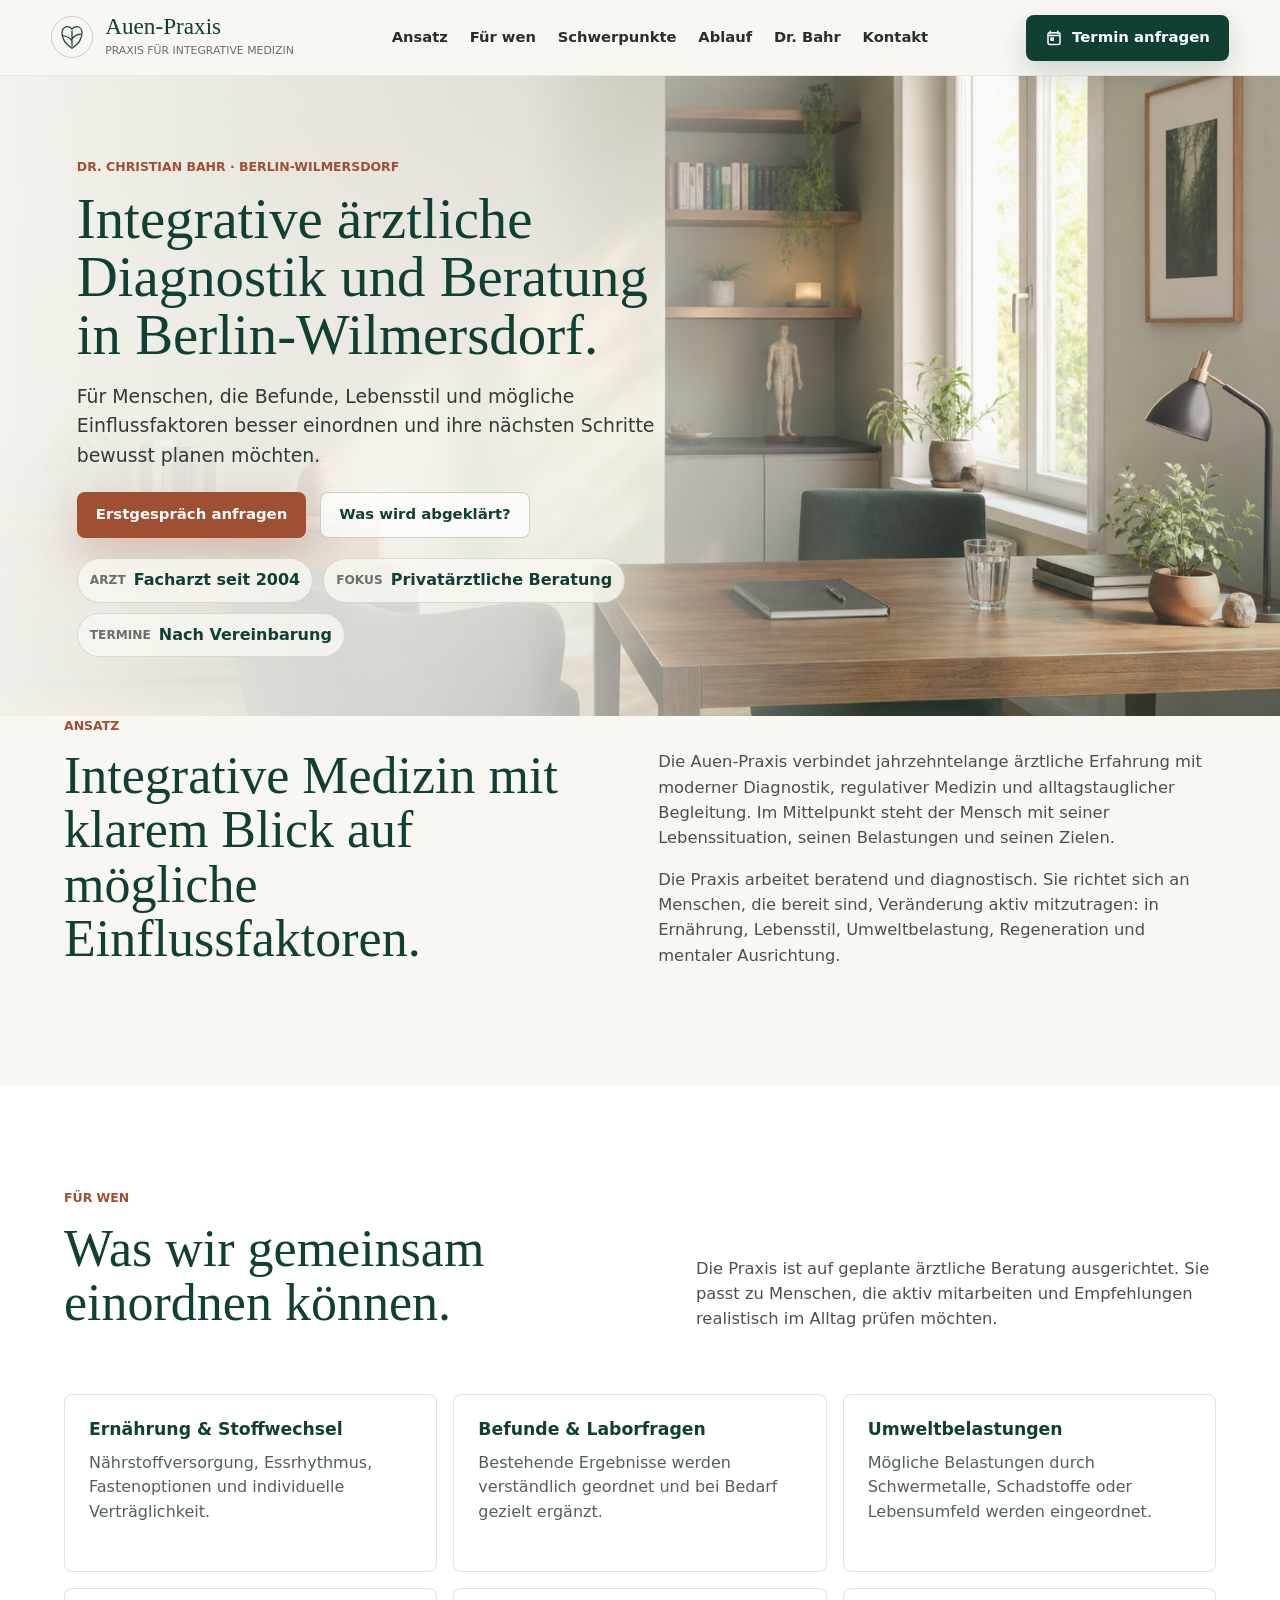
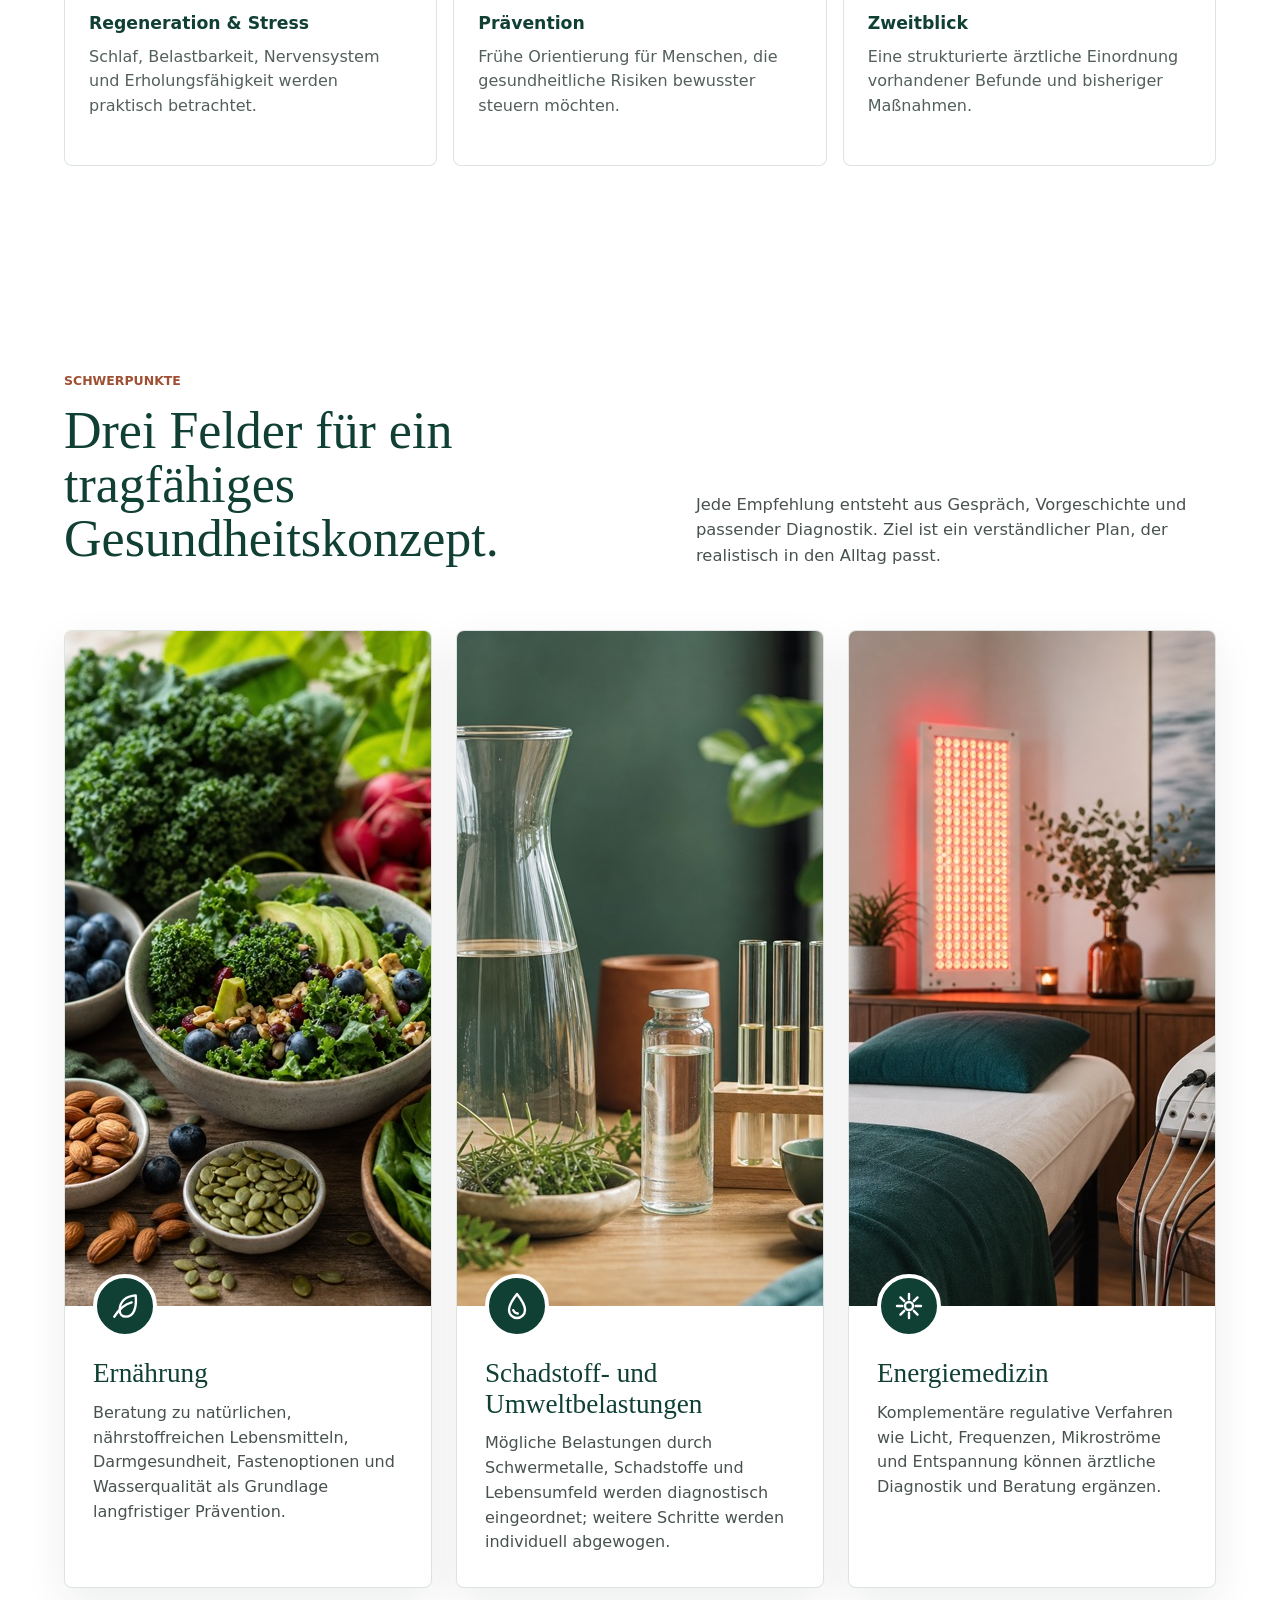
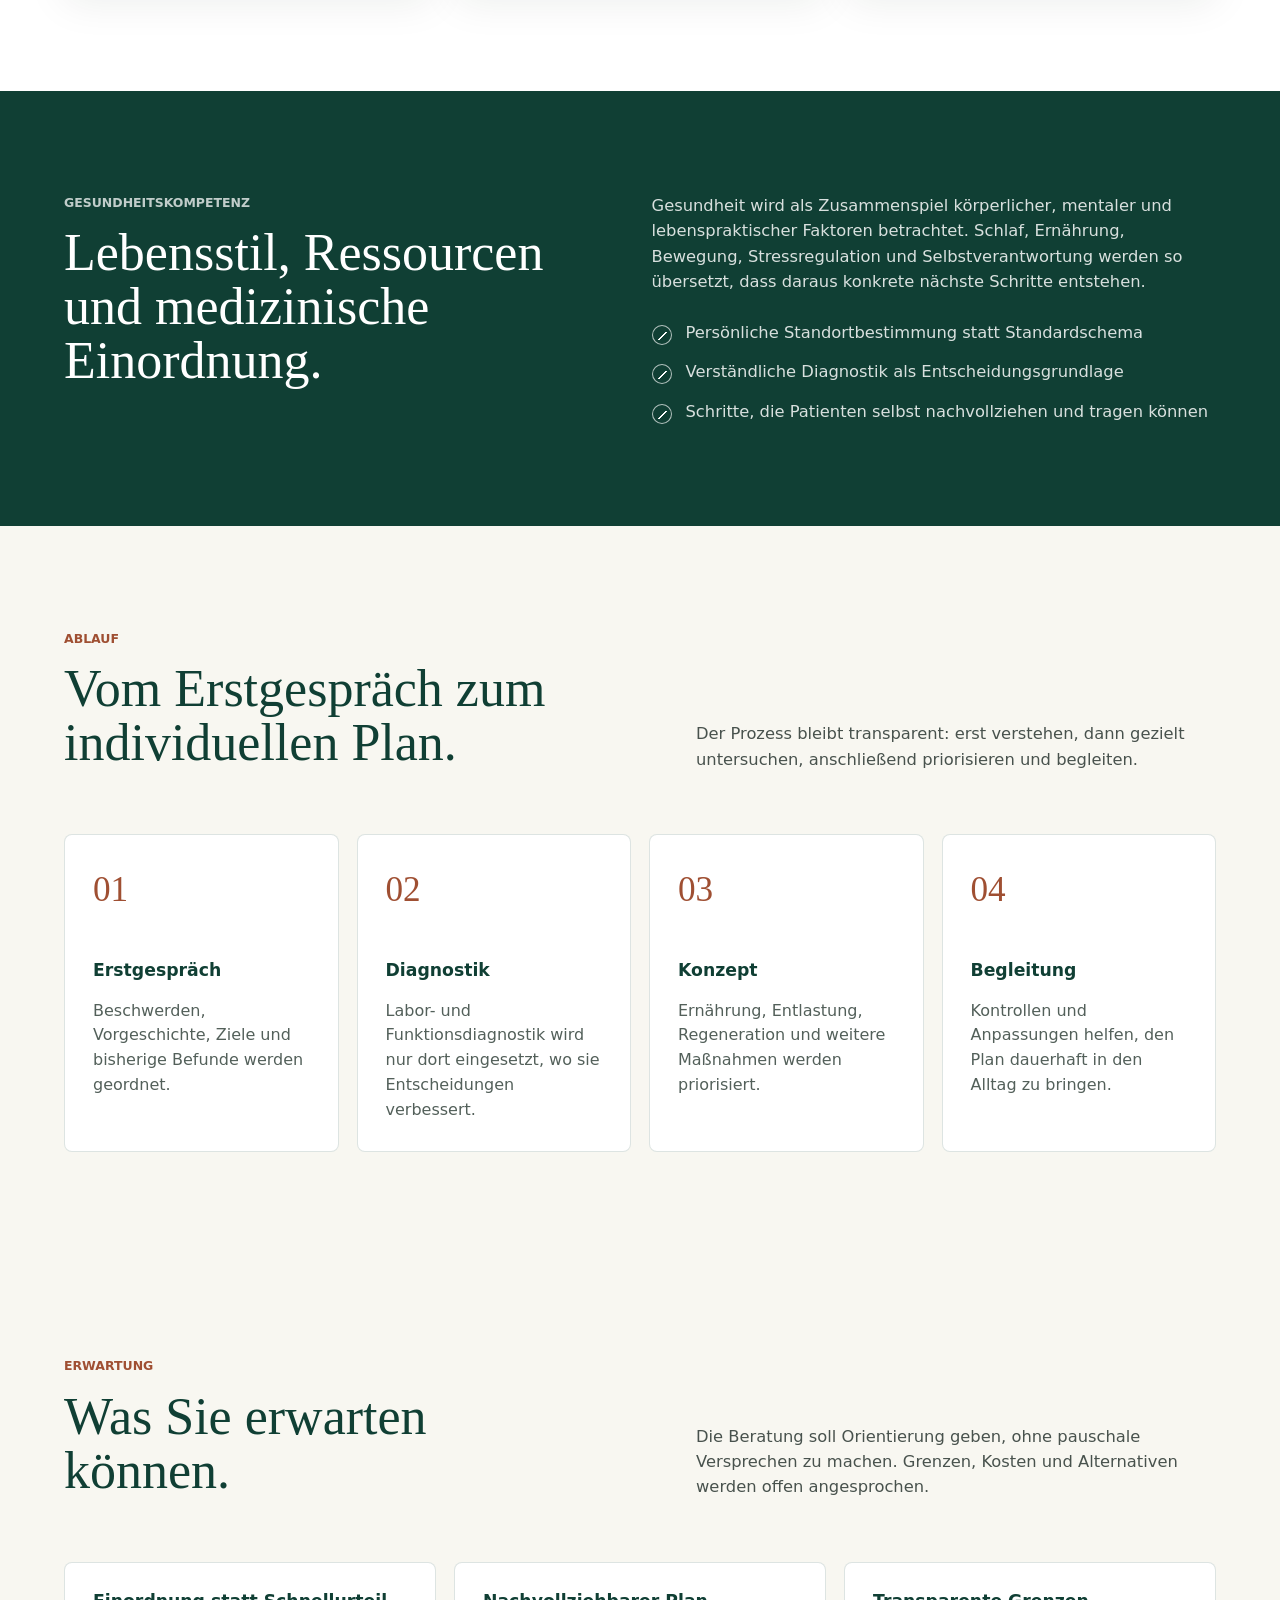
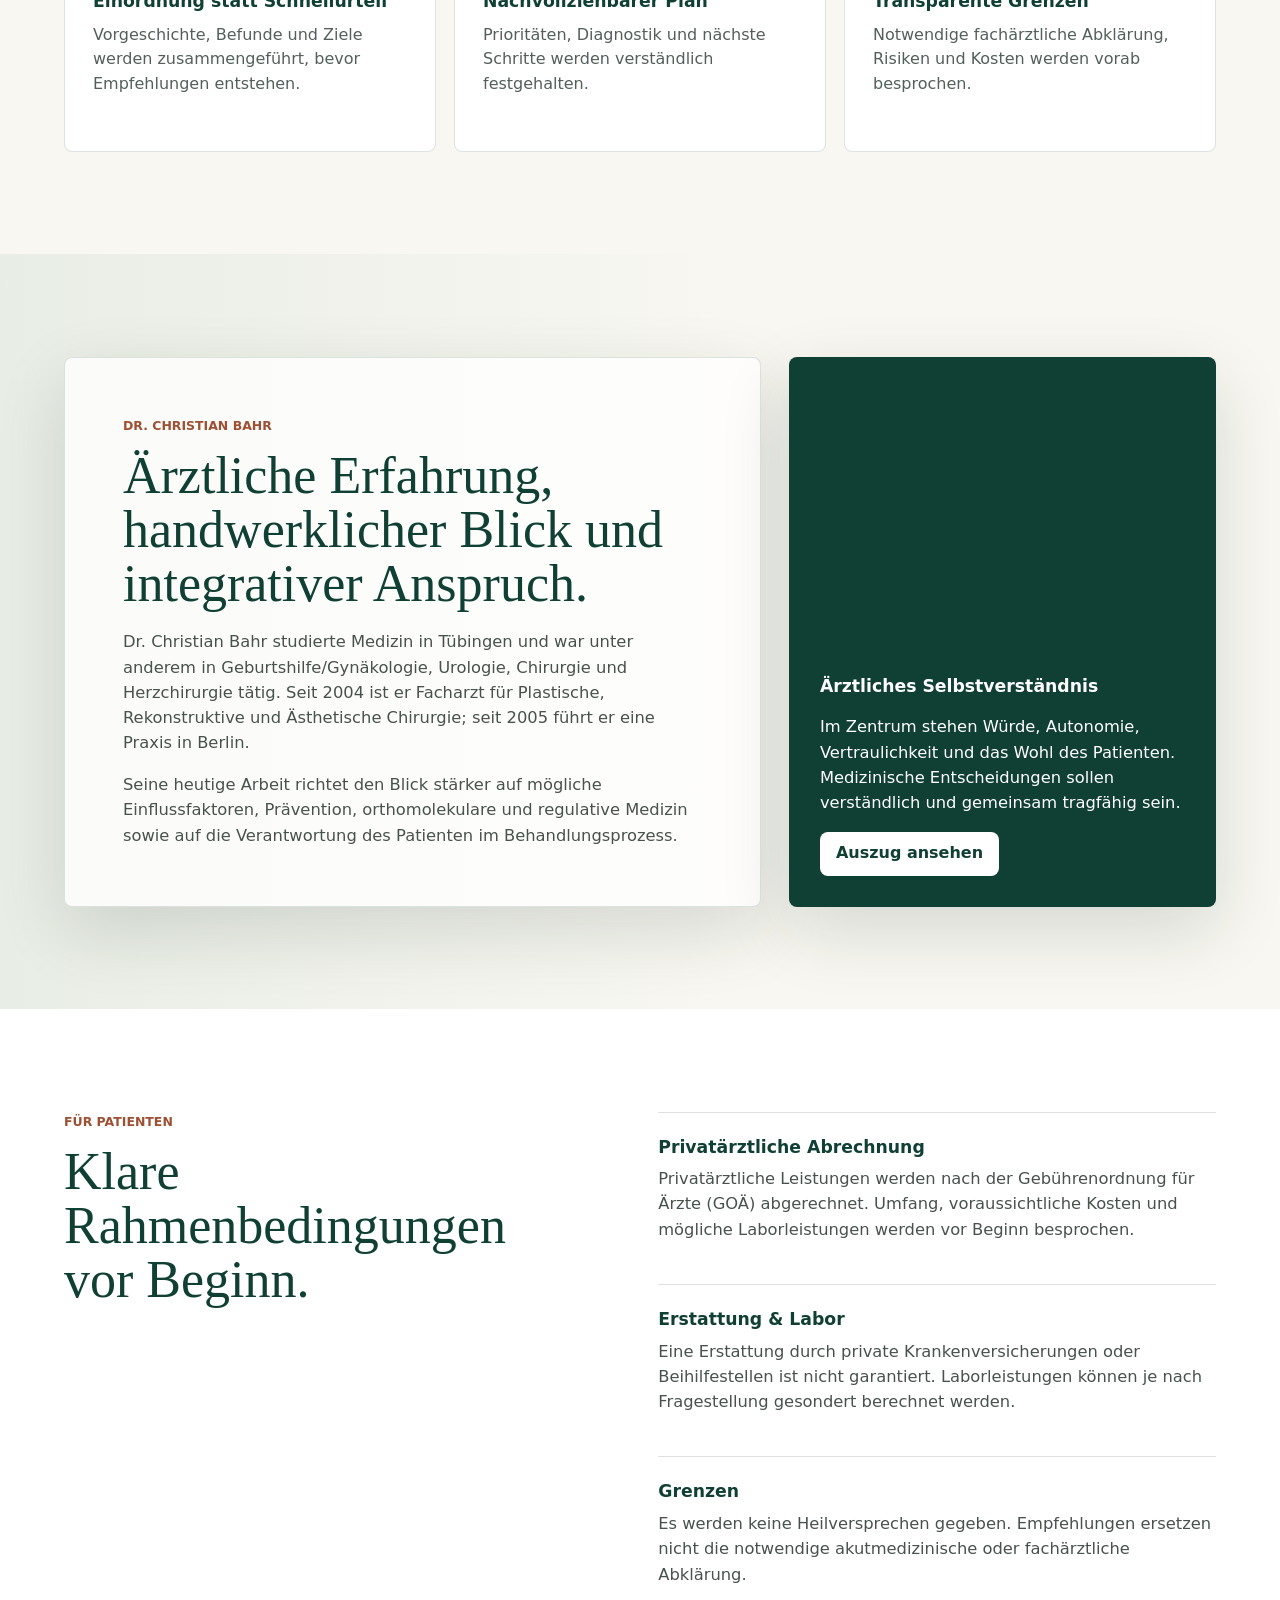
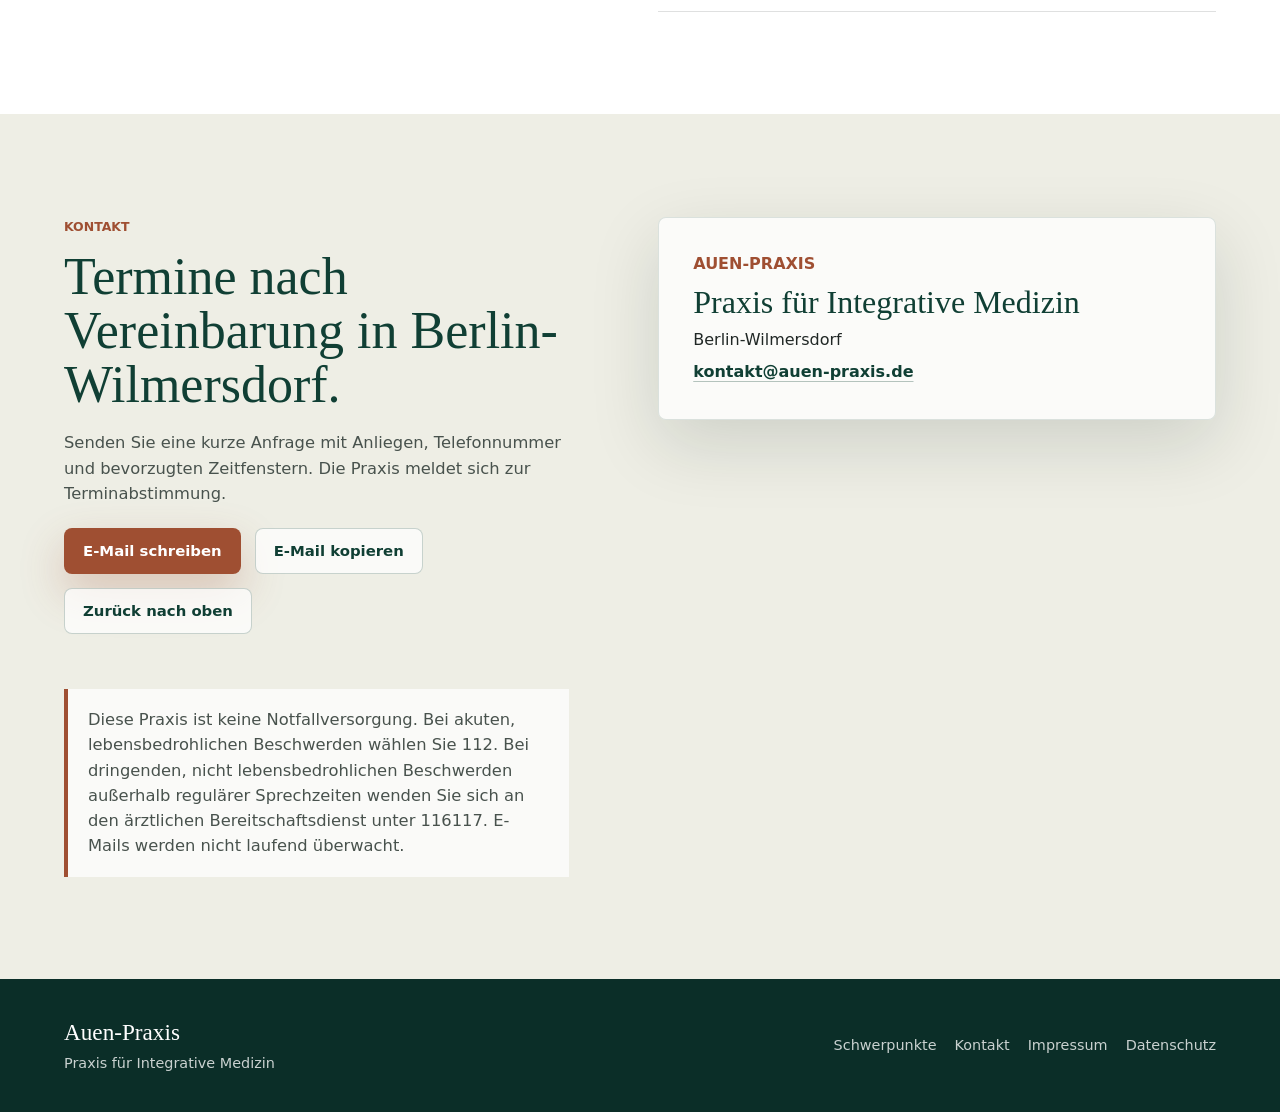
==== index.html @ 6877a663 "Publish Auen Praxis site" ====
<!doctype html>
<html lang="de">
  <head>
    <meta charset="utf-8" />
    <meta name="viewport" content="width=device-width, initial-scale=1" />
    <title>Auen-Praxis | Integrative Medizin in Berlin-Wilmersdorf</title>
    <meta
      name="description"
      content="Auen-Praxis in Berlin-Wilmersdorf: privatärztliche integrative Diagnostik und Beratung zu Ernährung, Umweltbelastungen, Regeneration und Prävention."
    />
    <meta name="theme-color" content="#103f34" />
    <link rel="canonical" href="https://auen-praxis.de/" />
    <meta property="og:title" content="Auen-Praxis | Integrative ärztliche Diagnostik" />
    <meta
      property="og:description"
      content="Privatärztliche Diagnostik und Beratung in Berlin-Wilmersdorf für Menschen, die Befunde, Lebensstil und mögliche Einflussfaktoren besser einordnen möchten."
    />
    <meta property="og:type" content="website" />
    <meta property="og:url" content="https://auen-praxis.de/" />
    <meta property="og:site_name" content="Auen-Praxis" />
    <meta property="og:locale" content="de_DE" />
    <meta property="og:image" content="https://auen-praxis.de/assets/hero-practice.jpg" />
    <meta name="twitter:card" content="summary_large_image" />
    <link rel="icon" href="favicon.svg" type="image/svg+xml" />
    <link rel="preload" as="image" href="assets/hero-practice.jpg" />
    <link rel="stylesheet" href="styles.css?v=20260606-3" />
    <script type="application/ld+json">
      {
        "@context": "https://schema.org",
        "@type": "MedicalClinic",
        "name": "Auen-Praxis",
        "url": "https://auen-praxis.de/",
        "image": "https://auen-praxis.de/assets/hero-practice.jpg",
        "email": "kontakt@auen-praxis.de",
        "description": "Privatärztliche integrative Diagnostik und Beratung in Berlin-Wilmersdorf.",
        "areaServed": [
          { "@type": "City", "name": "Berlin" },
          { "@type": "AdministrativeArea", "name": "Berlin-Wilmersdorf" }
        ],
        "medicalSpecialty": [
          "Integrative Medizin",
          "Prävention",
          "Ernährungsmedizin"
        ],
        "founder": {
          "@type": "Person",
          "name": "Dr. Christian Bahr",
          "jobTitle": "Facharzt für Plastische, Rekonstruktive und Ästhetische Chirurgie"
        },
        "hasOfferCatalog": {
          "@type": "OfferCatalog",
          "name": "Beratungs- und Diagnostikschwerpunkte",
          "itemListElement": [
            {
              "@type": "Offer",
              "itemOffered": {
                "@type": "Service",
                "name": "Ernährungsmedizinische Beratung"
              }
            },
            {
              "@type": "Offer",
              "itemOffered": {
                "@type": "Service",
                "name": "Einordnung von Schadstoff- und Umweltbelastungen"
              }
            },
            {
              "@type": "Offer",
              "itemOffered": {
                "@type": "Service",
                "name": "Komplementäre regulative Verfahren"
              }
            }
          ]
        }
      }
    </script>
  </head>
  <body>
    <a class="skip-link" href="#main">Zum Inhalt springen</a>

    <header class="site-header" data-header>
      <a class="brand" href="#top" aria-label="Auen-Praxis Startseite">
        <span class="brand-mark" aria-hidden="true">
          <svg viewBox="0 0 48 48" role="img">
            <path d="M24 42c9.6-6.1 16-14.7 16-24.8 0-5.7-3.6-9.7-8.7-9.7-3.2 0-5.6 1.5-7.3 3.9-1.7-2.4-4.1-3.9-7.3-3.9C11.6 7.5 8 11.5 8 17.2 8 27.3 14.4 35.9 24 42Z" />
            <path d="M24 38V14m0 16c-4.8-6-9.5-7.8-14-8m14 5c5-5.8 9.3-7.4 14-7.5" />
          </svg>
        </span>
        <span>
          <strong>Auen-Praxis</strong>
          <small>Praxis für Integrative Medizin</small>
        </span>
      </a>

      <button class="nav-toggle" type="button" aria-expanded="false" aria-controls="site-nav" data-nav-toggle>
        <span></span>
        <span></span>
        <span></span>
        <span class="visually-hidden">Menü öffnen</span>
      </button>

      <nav class="site-nav" id="site-nav" data-nav>
        <a href="#ansatz">Ansatz</a>
        <a href="#fuer-wen">Für wen</a>
        <a href="#schwerpunkte">Schwerpunkte</a>
        <a href="#ablauf">Ablauf</a>
        <a href="#biographie">Dr. Bahr</a>
        <a href="#kontakt">Kontakt</a>
      </nav>

      <a class="header-cta" href="mailto:kontakt@auen-praxis.de?subject=Terminanfrage%20Auen-Praxis">
        <svg viewBox="0 0 24 24" aria-hidden="true">
          <path d="M7 3v3m10-3v3M4.5 8.5h15M6 5h12a2 2 0 0 1 2 2v11.5a2 2 0 0 1-2 2H6a2 2 0 0 1-2-2V7a2 2 0 0 1 2-2Z" />
          <path d="M8 12h3v3H8z" />
        </svg>
        Termin anfragen
      </a>
    </header>

    <main id="main">
      <section class="hero" id="top" aria-labelledby="hero-title">
        <div class="hero-media" aria-hidden="true"></div>
        <div class="hero-shade" aria-hidden="true"></div>
        <div class="hero-content">
          <p class="eyebrow">Dr. Christian Bahr · Berlin-Wilmersdorf</p>
          <h1 id="hero-title">Integrative ärztliche Diagnostik und Beratung in Berlin-Wilmersdorf.</h1>
          <p class="hero-copy">
            Für Menschen, die Befunde, Lebensstil und mögliche Einflussfaktoren
            besser einordnen und ihre nächsten Schritte bewusst planen möchten.
          </p>
          <div class="hero-actions">
            <a class="button primary" href="mailto:kontakt@auen-praxis.de?subject=Terminanfrage%20Auen-Praxis">
              Erstgespräch anfragen
            </a>
            <a class="button secondary" href="#fuer-wen">Was wird abgeklärt?</a>
          </div>
          <dl class="hero-facts" aria-label="Praxis Eckdaten">
            <div>
              <dt>Arzt</dt>
              <dd>Facharzt seit 2004</dd>
            </div>
            <div>
              <dt>Fokus</dt>
              <dd>Privatärztliche Beratung</dd>
            </div>
            <div>
              <dt>Termine</dt>
              <dd>Nach Vereinbarung</dd>
            </div>
          </dl>
        </div>
      </section>

      <section class="intro section" id="ansatz" aria-labelledby="ansatz-title">
        <div class="section-kicker">Ansatz</div>
        <div class="intro-grid">
          <div>
            <h2 id="ansatz-title">Integrative Medizin mit klarem Blick auf mögliche Einflussfaktoren.</h2>
          </div>
          <div class="lead-stack">
            <p>
              Die Auen-Praxis verbindet jahrzehntelange ärztliche Erfahrung mit moderner
              Diagnostik, regulativer Medizin und alltagstauglicher Begleitung. Im Mittelpunkt
              steht der Mensch mit seiner Lebenssituation, seinen Belastungen und seinen Zielen.
            </p>
            <p>
              Die Praxis arbeitet beratend und diagnostisch. Sie richtet sich an Menschen,
              die bereit sind, Veränderung aktiv mitzutragen: in Ernährung, Lebensstil,
              Umweltbelastung, Regeneration und mentaler Ausrichtung.
            </p>
          </div>
        </div>
      </section>

      <section class="audience section" id="fuer-wen" aria-labelledby="fuer-wen-title">
        <div class="section-heading">
          <div>
            <div class="section-kicker">Für wen</div>
            <h2 id="fuer-wen-title">Was wir gemeinsam einordnen können.</h2>
          </div>
          <p>
            Die Praxis ist auf geplante ärztliche Beratung ausgerichtet. Sie passt zu
            Menschen, die aktiv mitarbeiten und Empfehlungen realistisch im Alltag prüfen möchten.
          </p>
        </div>
        <div class="compact-grid">
          <article class="compact-card">
            <h3>Ernährung & Stoffwechsel</h3>
            <p>Nährstoffversorgung, Essrhythmus, Fastenoptionen und individuelle Verträglichkeit.</p>
          </article>
          <article class="compact-card">
            <h3>Befunde & Laborfragen</h3>
            <p>Bestehende Ergebnisse werden verständlich geordnet und bei Bedarf gezielt ergänzt.</p>
          </article>
          <article class="compact-card">
            <h3>Umweltbelastungen</h3>
            <p>Mögliche Belastungen durch Schwermetalle, Schadstoffe oder Lebensumfeld werden eingeordnet.</p>
          </article>
          <article class="compact-card">
            <h3>Regeneration & Stress</h3>
            <p>Schlaf, Belastbarkeit, Nervensystem und Erholungsfähigkeit werden praktisch betrachtet.</p>
          </article>
          <article class="compact-card">
            <h3>Prävention</h3>
            <p>Frühe Orientierung für Menschen, die gesundheitliche Risiken bewusster steuern möchten.</p>
          </article>
          <article class="compact-card">
            <h3>Zweitblick</h3>
            <p>Eine strukturierte ärztliche Einordnung vorhandener Befunde und bisheriger Maßnahmen.</p>
          </article>
        </div>
      </section>

      <section class="pillars section" id="schwerpunkte" aria-labelledby="schwerpunkte-title">
        <div class="section-heading">
          <div>
            <div class="section-kicker">Schwerpunkte</div>
            <h2 id="schwerpunkte-title">Drei Felder für ein tragfähiges Gesundheitskonzept.</h2>
          </div>
          <p>
            Jede Empfehlung entsteht aus Gespräch, Vorgeschichte und passender Diagnostik.
            Ziel ist ein verständlicher Plan, der realistisch in den Alltag passt.
          </p>
        </div>

        <div class="card-grid">
          <article class="service-card">
            <img src="assets/service-ernaehrung.jpg" width="900" height="675" loading="lazy" decoding="async" alt="Frische Lebensmittel, Wasser und Nüsse auf einem Holztisch" />
            <div class="service-body">
              <span class="service-icon" aria-hidden="true">
                <svg viewBox="0 0 24 24"><path d="M20 4c-7.5.4-12 4.7-12 11.2 0 2.8 1.8 4.8 4.6 4.8C18.3 20 21 13.8 20 4Z" /><path d="M4 20c3.7-5.9 8-9.4 13-10.7" /></svg>
              </span>
              <h3>Ernährung</h3>
              <p>
                Beratung zu natürlichen, nährstoffreichen Lebensmitteln, Darmgesundheit,
                Fastenoptionen und Wasserqualität als Grundlage langfristiger Prävention.
              </p>
            </div>
          </article>

          <article class="service-card">
            <img src="assets/service-entgiftung.jpg" width="900" height="675" loading="lazy" decoding="async" alt="Wasser, Kräuter und neutrale Laborröhrchen in ruhiger Praxisatmosphäre" />
            <div class="service-body">
              <span class="service-icon" aria-hidden="true">
                <svg viewBox="0 0 24 24"><path d="M12 3C8 8 6 11.3 6 15a6 6 0 0 0 12 0c0-3.7-2-7-6-12Z" /><path d="M9.2 15.1c.7 1.7 1.8 2.5 3.4 2.5" /></svg>
              </span>
              <h3>Schadstoff- und Umweltbelastungen</h3>
              <p>
                Mögliche Belastungen durch Schwermetalle, Schadstoffe und Lebensumfeld
                werden diagnostisch eingeordnet; weitere Schritte werden individuell abgewogen.
              </p>
            </div>
          </article>

          <article class="service-card">
            <img src="assets/service-energiemedizin.jpg" width="900" height="675" loading="lazy" decoding="async" alt="Ruhiger Therapieraum mit Lichtpanel und medizinischem Gerät" />
            <div class="service-body">
              <span class="service-icon" aria-hidden="true">
                <svg viewBox="0 0 24 24"><path d="M12 3v4m0 10v4M3 12h4m10 0h4M5.6 5.6l2.8 2.8m7.2 7.2 2.8 2.8m0-12.8-2.8 2.8m-7.2 7.2-2.8 2.8" /><circle cx="12" cy="12" r="3" /></svg>
              </span>
              <h3>Energiemedizin</h3>
              <p>
                Komplementäre regulative Verfahren wie Licht, Frequenzen, Mikroströme
                und Entspannung können ärztliche Diagnostik und Beratung ergänzen.
              </p>
            </div>
          </article>
        </div>
      </section>

      <section class="method section" aria-labelledby="akademie-title">
        <div class="method-panel">
          <div>
            <div class="section-kicker">Gesundheitskompetenz</div>
            <h2 id="akademie-title">Lebensstil, Ressourcen und medizinische Einordnung.</h2>
          </div>
          <div class="method-copy">
            <p>
              Gesundheit wird als Zusammenspiel körperlicher, mentaler und lebenspraktischer
              Faktoren betrachtet. Schlaf, Ernährung, Bewegung, Stressregulation und
              Selbstverantwortung werden so übersetzt, dass daraus konkrete nächste Schritte entstehen.
            </p>
            <ul class="check-list">
              <li>Persönliche Standortbestimmung statt Standardschema</li>
              <li>Verständliche Diagnostik als Entscheidungsgrundlage</li>
              <li>Schritte, die Patienten selbst nachvollziehen und tragen können</li>
            </ul>
          </div>
        </div>
      </section>

      <section class="process section" id="ablauf" aria-labelledby="ablauf-title">
        <div class="section-heading">
          <div>
            <div class="section-kicker">Ablauf</div>
            <h2 id="ablauf-title">Vom Erstgespräch zum individuellen Plan.</h2>
          </div>
          <p>
            Der Prozess bleibt transparent: erst verstehen, dann gezielt untersuchen,
            anschließend priorisieren und begleiten.
          </p>
        </div>
        <ol class="steps">
          <li>
            <span>01</span>
            <h3>Erstgespräch</h3>
            <p>Beschwerden, Vorgeschichte, Ziele und bisherige Befunde werden geordnet.</p>
          </li>
          <li>
            <span>02</span>
            <h3>Diagnostik</h3>
            <p>Labor- und Funktionsdiagnostik wird nur dort eingesetzt, wo sie Entscheidungen verbessert.</p>
          </li>
          <li>
            <span>03</span>
            <h3>Konzept</h3>
            <p>Ernährung, Entlastung, Regeneration und weitere Maßnahmen werden priorisiert.</p>
          </li>
          <li>
            <span>04</span>
            <h3>Begleitung</h3>
            <p>Kontrollen und Anpassungen helfen, den Plan dauerhaft in den Alltag zu bringen.</p>
          </li>
        </ol>
      </section>

      <section class="expectations section" aria-labelledby="erwartung-title">
        <div class="section-heading">
          <div>
            <div class="section-kicker">Erwartung</div>
            <h2 id="erwartung-title">Was Sie erwarten können.</h2>
          </div>
          <p>
            Die Beratung soll Orientierung geben, ohne pauschale Versprechen zu machen.
            Grenzen, Kosten und Alternativen werden offen angesprochen.
          </p>
        </div>
        <div class="expectation-list">
          <article>
            <h3>Einordnung statt Schnellurteil</h3>
            <p>Vorgeschichte, Befunde und Ziele werden zusammengeführt, bevor Empfehlungen entstehen.</p>
          </article>
          <article>
            <h3>Nachvollziehbarer Plan</h3>
            <p>Prioritäten, Diagnostik und nächste Schritte werden verständlich festgehalten.</p>
          </article>
          <article>
            <h3>Transparente Grenzen</h3>
            <p>Notwendige fachärztliche Abklärung, Risiken und Kosten werden vorab besprochen.</p>
          </article>
        </div>
      </section>

      <section class="bio section" id="biographie" aria-labelledby="bio-title">
        <div class="bio-card">
          <div class="bio-main">
            <div class="section-kicker">Dr. Christian Bahr</div>
            <h2 id="bio-title">Ärztliche Erfahrung, handwerklicher Blick und integrativer Anspruch.</h2>
            <p>
              Dr. Christian Bahr studierte Medizin in Tübingen und war unter anderem in
              Geburtshilfe/Gynäkologie, Urologie, Chirurgie und Herzchirurgie tätig.
              Seit 2004 ist er Facharzt für Plastische, Rekonstruktive und Ästhetische
              Chirurgie; seit 2005 führt er eine Praxis in Berlin.
            </p>
            <p>
              Seine heutige Arbeit richtet den Blick stärker auf mögliche Einflussfaktoren, Prävention,
              orthomolekulare und regulative Medizin sowie auf die Verantwortung des
              Patienten im Behandlungsprozess.
            </p>
          </div>
          <aside class="bio-aside" aria-label="Selbstverständnis">
            <h3>Ärztliches Selbstverständnis</h3>
            <p>
              Im Zentrum stehen Würde, Autonomie, Vertraulichkeit und das Wohl des Patienten.
              Medizinische Entscheidungen sollen verständlich und gemeinsam tragfähig sein.
            </p>
            <button class="text-button" type="button" data-open-modal>Auszug ansehen</button>
          </aside>
        </div>
      </section>

      <section class="fees section" aria-labelledby="honorar-title">
        <div class="fees-grid">
          <div>
            <div class="section-kicker">Für Patienten</div>
            <h2 id="honorar-title">Klare Rahmenbedingungen vor Beginn.</h2>
          </div>
          <div class="info-list">
            <article>
              <h3>Privatärztliche Abrechnung</h3>
              <p>Privatärztliche Leistungen werden nach der Gebührenordnung für Ärzte (GOÄ) abgerechnet. Umfang, voraussichtliche Kosten und mögliche Laborleistungen werden vor Beginn besprochen.</p>
            </article>
            <article>
              <h3>Erstattung & Labor</h3>
              <p>Eine Erstattung durch private Krankenversicherungen oder Beihilfestellen ist nicht garantiert. Laborleistungen können je nach Fragestellung gesondert berechnet werden.</p>
            </article>
            <article>
              <h3>Grenzen</h3>
              <p>Es werden keine Heilversprechen gegeben. Empfehlungen ersetzen nicht die notwendige akutmedizinische oder fachärztliche Abklärung.</p>
            </article>
          </div>
        </div>
      </section>

      <section class="contact section" id="kontakt" aria-labelledby="kontakt-title">
        <div class="contact-layout">
          <div>
            <div class="section-kicker">Kontakt</div>
            <h2 id="kontakt-title">Termine nach Vereinbarung in Berlin-Wilmersdorf.</h2>
            <p>
              Senden Sie eine kurze Anfrage mit Anliegen, Telefonnummer und bevorzugten
              Zeitfenstern. Die Praxis meldet sich zur Terminabstimmung.
            </p>
            <div class="contact-actions">
              <a class="button primary" href="mailto:kontakt@auen-praxis.de?subject=Terminanfrage%20Auen-Praxis">E-Mail schreiben</a>
              <button class="button secondary copy-email" type="button" data-copy-email="kontakt@auen-praxis.de">E-Mail kopieren</button>
              <a class="button secondary" href="#top">Zurück nach oben</a>
            </div>
            <p class="copy-status" data-copy-status aria-live="polite"></p>
            <p class="emergency-note">
              Diese Praxis ist keine Notfallversorgung. Bei akuten, lebensbedrohlichen Beschwerden
              wählen Sie 112. Bei dringenden, nicht lebensbedrohlichen Beschwerden außerhalb regulärer
              Sprechzeiten wenden Sie sich an den ärztlichen Bereitschaftsdienst unter 116117.
              E-Mails werden nicht laufend überwacht.
            </p>
          </div>
          <address class="contact-card">
            <span>Auen-Praxis</span>
            <strong>Praxis für Integrative Medizin</strong>
            <span>Berlin-Wilmersdorf</span>
            <a href="mailto:kontakt@auen-praxis.de">kontakt@auen-praxis.de</a>
          </address>
        </div>
      </section>
    </main>

    <footer class="site-footer">
      <div>
        <strong>Auen-Praxis</strong>
        <span>Praxis für Integrative Medizin</span>
      </div>
      <nav aria-label="Footer">
        <a href="#schwerpunkte">Schwerpunkte</a>
        <a href="#kontakt">Kontakt</a>
        <a href="impressum.html">Impressum</a>
        <a href="datenschutz.html">Datenschutz</a>
      </nav>
    </footer>

    <div class="mobile-action-bar" aria-label="Schneller Kontakt">
      <a href="mailto:kontakt@auen-praxis.de?subject=Terminanfrage%20Auen-Praxis">Termin anfragen</a>
      <a href="#kontakt">Kontakt</a>
    </div>

    <dialog class="ethics-modal" data-modal aria-labelledby="ethics-title">
      <button class="modal-close" type="button" aria-label="Schließen" data-close-modal>&times;</button>
      <h2 id="ethics-title">Auszug aus dem ärztlichen Gelöbnis</h2>
      <p>
        Die Gesundheit und das Wohlergehen des Patienten stehen im Mittelpunkt. Autonomie,
        Würde und anvertraute Informationen werden respektiert und gewahrt.
      </p>
      <p>
        Dieser Auszug beschreibt das ärztliche Selbstverständnis der Praxis und ersetzt
        keine individuelle medizinische Beratung.
      </p>
    </dialog>

    <script src="script.js?v=20260606-3"></script>
  </body>
</html>
---- styles.css ----
:root {
  --forest: #103f34;
  --forest-2: #0b2e28;
  --teal: #2e7771;
  --sage: #d7e3d8;
  --paper: #f8f7f1;
  --paper-2: #eeeee5;
  --terracotta: #9f4f32;
  --clay: #e7c4ad;
  --graphite: #202725;
  --muted: #68716b;
  --line: rgba(32, 39, 37, 0.14);
  --shadow: 0 24px 70px rgba(13, 35, 30, 0.14);
  --serif: Georgia, "Times New Roman", serif;
  --sans: Inter, ui-sans-serif, system-ui, -apple-system, BlinkMacSystemFont, "Segoe UI", sans-serif;
}

* {
  box-sizing: border-box;
}

html {
  scroll-behavior: smooth;
}

[id] {
  scroll-margin-top: 96px;
}

body {
  margin: 0;
  background: var(--paper);
  color: var(--graphite);
  font-family: var(--sans);
  line-height: 1.55;
  text-rendering: optimizeLegibility;
}

img {
  display: block;
  max-width: 100%;
}

a {
  color: inherit;
}

button,
input,
textarea {
  font: inherit;
}

.visually-hidden,
.skip-link:not(:focus) {
  position: absolute;
  width: 1px;
  height: 1px;
  padding: 0;
  overflow: hidden;
  clip: rect(0, 0, 0, 0);
  white-space: nowrap;
  border: 0;
}

.skip-link:focus {
  position: fixed;
  z-index: 1000;
  top: 12px;
  left: 12px;
  padding: 10px 14px;
  background: var(--forest);
  color: white;
  border-radius: 6px;
}

.site-header {
  position: sticky;
  z-index: 50;
  top: 0;
  display: grid;
  grid-template-columns: auto 1fr auto;
  align-items: center;
  gap: 28px;
  min-height: 76px;
  padding: 12px clamp(18px, 4vw, 64px);
  border-bottom: 1px solid rgba(16, 63, 52, 0.08);
  background: rgba(248, 247, 241, 0.9);
  backdrop-filter: blur(18px);
}

.site-header.is-scrolled {
  box-shadow: 0 10px 34px rgba(13, 35, 30, 0.08);
}

.brand {
  display: inline-flex;
  align-items: center;
  gap: 12px;
  min-width: 220px;
  text-decoration: none;
}

.brand-mark {
  display: grid;
  width: 42px;
  height: 42px;
  place-items: center;
  color: var(--forest);
  border: 1px solid rgba(16, 63, 52, 0.22);
  border-radius: 50%;
}

.brand-mark svg {
  width: 30px;
  height: 30px;
}

.brand-mark path {
  fill: none;
  stroke: currentColor;
  stroke-width: 2;
  stroke-linecap: round;
  stroke-linejoin: round;
}

.brand strong {
  display: block;
  color: var(--forest);
  font-family: var(--serif);
  font-size: 1.45rem;
  line-height: 1;
  font-weight: 500;
}

.brand small {
  display: block;
  margin-top: 4px;
  color: var(--muted);
  font-size: 0.68rem;
  letter-spacing: 0;
  text-transform: uppercase;
}

.site-nav {
  display: flex;
  justify-content: center;
  gap: clamp(12px, 1.7vw, 28px);
}

.site-nav a {
  color: #26312d;
  font-size: 0.92rem;
  font-weight: 650;
  text-decoration: none;
}

.site-nav a:hover,
.site-nav a:focus-visible {
  color: var(--terracotta);
}

.header-cta,
.button {
  display: inline-flex;
  align-items: center;
  justify-content: center;
  min-height: 46px;
  padding: 0 18px;
  border: 1px solid transparent;
  border-radius: 8px;
  font-size: 0.93rem;
  font-weight: 750;
  text-decoration: none;
  transition: transform 180ms ease, box-shadow 180ms ease, background 180ms ease, border-color 180ms ease;
}

button.button {
  cursor: pointer;
}

.header-cta {
  gap: 9px;
  color: white;
  background: var(--forest);
  box-shadow: 0 12px 28px rgba(16, 63, 52, 0.18);
}

.header-cta svg {
  width: 18px;
  height: 18px;
}

.header-cta path,
.header-cta rect,
.header-cta svg path {
  fill: none;
  stroke: currentColor;
  stroke-width: 2;
  stroke-linecap: round;
  stroke-linejoin: round;
}

.header-cta:hover,
.button:hover {
  transform: translateY(-1px);
}

.nav-toggle {
  display: none;
  width: 44px;
  height: 44px;
  padding: 0;
  border: 1px solid var(--line);
  border-radius: 8px;
  background: white;
}

.nav-toggle span:not(.visually-hidden) {
  display: block;
  width: 18px;
  height: 2px;
  margin: 4px auto;
  background: var(--forest);
}

.hero {
  position: relative;
  min-height: min(640px, calc(100svh - 112px));
  isolation: isolate;
  overflow: hidden;
  background: var(--forest-2);
}

.hero-media,
.hero-shade {
  position: absolute;
  inset: 0;
  z-index: -2;
}

.hero-media {
  background-image: url("assets/hero-practice.jpg");
  background-position: center;
  background-size: cover;
}

.hero-shade {
  z-index: -1;
  background:
    linear-gradient(90deg, rgba(248, 247, 241, 0.96) 0%, rgba(248, 247, 241, 0.78) 41%, rgba(248, 247, 241, 0.1) 68%),
    linear-gradient(0deg, rgba(16, 63, 52, 0.28), rgba(16, 63, 52, 0.02) 45%);
}

.hero-content {
  width: min(760px, 100%);
  padding: clamp(64px, 9vh, 92px) clamp(22px, 6vw, 92px) 28px;
}

.eyebrow,
.section-kicker {
  margin: 0 0 14px;
  color: var(--terracotta);
  font-size: 0.78rem;
  font-weight: 850;
  letter-spacing: 0;
  text-transform: uppercase;
}

h1,
h2,
h3,
p {
  margin-top: 0;
}

h1,
h2 {
  color: var(--forest);
  font-family: var(--serif);
  font-weight: 500;
  letter-spacing: 0;
}

h1 {
  max-width: 780px;
  margin-bottom: 18px;
  font-size: 3.55rem;
  line-height: 1.02;
}

h2 {
  margin-bottom: 18px;
  font-size: 3.25rem;
  line-height: 1.04;
}

h3 {
  color: var(--forest);
  font-size: 1.08rem;
  line-height: 1.25;
}

.hero-copy {
  max-width: 640px;
  color: #303a36;
  font-size: 1.18rem;
}

.hero-actions,
.contact-actions {
  display: flex;
  flex-wrap: wrap;
  gap: 14px;
  margin-top: 22px;
}

.button.primary {
  color: white;
  background: var(--terracotta);
  box-shadow: 0 18px 44px rgba(159, 79, 50, 0.28);
}

.button.secondary {
  color: var(--forest);
  border-color: rgba(16, 63, 52, 0.22);
  background: rgba(255, 255, 255, 0.72);
}

.hero-facts {
  display: flex;
  flex-wrap: wrap;
  gap: 10px;
  width: min(670px, 100%);
  margin: 20px 0 0;
  overflow: visible;
  border: 0;
  border-radius: 0;
  background: transparent;
}

.hero-facts div {
  display: flex;
  align-items: center;
  gap: 8px;
  padding: 9px 12px;
  border: 1px solid rgba(16, 63, 52, 0.14);
  border-radius: 999px;
  background: rgba(248, 247, 241, 0.82);
}

.hero-facts dt {
  color: var(--muted);
  font-size: 0.76rem;
  font-weight: 800;
  letter-spacing: 0;
  text-transform: uppercase;
}

.hero-facts dd {
  margin: 0;
  color: var(--forest);
  font-weight: 750;
}

.section {
  padding: clamp(68px, 8vw, 112px) clamp(22px, 5vw, 72px);
}

.intro,
.process,
.contact,
.expectations {
  background: var(--paper);
}

.intro.section {
  padding-top: 0;
}

.audience,
.pillars,
.fees {
  background: #ffffff;
}

.intro-grid,
.section-heading,
.fees-grid,
.contact-layout {
  display: grid;
  grid-template-columns: minmax(0, 0.95fr) minmax(0, 1.05fr);
  gap: clamp(34px, 7vw, 110px);
  width: min(1180px, 100%);
  margin: 0 auto;
  align-items: start;
}

.lead-stack,
.section-heading > p,
.method-copy,
.fees-grid p,
.contact p,
.bio-main p,
.bio-aside p {
  color: #48524d;
  font-size: 1.02rem;
}

.lead-stack p:last-child,
.contact p:last-child,
.bio-main p:last-child {
  margin-bottom: 0;
}

.section-heading {
  align-items: end;
  margin-bottom: 46px;
}

.section-heading p {
  max-width: 520px;
  justify-self: end;
}

.compact-grid,
.expectation-list {
  display: grid;
  width: min(1180px, 100%);
  margin: 0 auto;
}

.compact-grid {
  grid-template-columns: repeat(3, minmax(0, 1fr));
  gap: 16px;
}

.compact-card,
.expectation-list article {
  border: 1px solid rgba(16, 63, 52, 0.14);
  border-radius: 8px;
  background: white;
}

.compact-card {
  min-height: 178px;
  padding: 24px;
}

.compact-card h3,
.expectation-list h3 {
  margin-bottom: 10px;
}

.compact-card p,
.expectation-list p {
  margin-bottom: 0;
  color: #53605a;
}

.card-grid {
  display: grid;
  grid-template-columns: repeat(3, minmax(0, 1fr));
  gap: 24px;
  width: min(1180px, 100%);
  margin: 0 auto;
}

.service-card {
  overflow: hidden;
  border: 1px solid rgba(16, 63, 52, 0.14);
  border-radius: 8px;
  background: white;
  box-shadow: 0 14px 42px rgba(13, 35, 30, 0.08);
}

.service-card img {
  width: 100%;
  aspect-ratio: 4 / 3;
  object-fit: cover;
}

.service-body {
  position: relative;
  padding: 52px 28px 32px;
}

.service-icon {
  position: absolute;
  top: -32px;
  left: 28px;
  display: grid;
  width: 64px;
  height: 64px;
  place-items: center;
  color: white;
  border: 4px solid white;
  border-radius: 50%;
  background: var(--forest);
}

.service-icon svg {
  width: 32px;
  height: 32px;
}

.service-icon path,
.service-icon circle {
  fill: none;
  stroke: currentColor;
  stroke-width: 1.8;
  stroke-linecap: round;
  stroke-linejoin: round;
}

.service-body h3 {
  margin-bottom: 12px;
  font-family: var(--serif);
  font-size: 1.7rem;
  font-weight: 500;
  line-height: 1.12;
}

.service-body p {
  margin-bottom: 0;
  color: #48524d;
}

.method {
  background: var(--forest);
  color: white;
}

.method-panel {
  display: grid;
  grid-template-columns: minmax(0, 0.95fr) minmax(0, 1.05fr);
  gap: clamp(34px, 6vw, 90px);
  width: min(1180px, 100%);
  margin: 0 auto;
  align-items: start;
}

.method h2,
.method .section-kicker {
  color: white;
}

.method .section-kicker {
  opacity: 0.74;
}

.method-copy,
.method-copy p {
  color: rgba(255, 255, 255, 0.84);
}

.check-list {
  display: grid;
  gap: 14px;
  margin: 26px 0 0;
  padding: 0;
  list-style: none;
}

.check-list li {
  position: relative;
  padding-left: 34px;
}

.check-list li::before {
  content: "";
  position: absolute;
  top: 5px;
  left: 0;
  width: 18px;
  height: 18px;
  border: 1px solid rgba(255, 255, 255, 0.68);
  border-radius: 50%;
  background:
    linear-gradient(135deg, transparent 48%, white 50%, white 58%, transparent 60%) 3px 6px / 11px 8px no-repeat;
}

.steps {
  display: grid;
  grid-template-columns: repeat(4, minmax(0, 1fr));
  gap: 18px;
  width: min(1180px, 100%);
  margin: 0 auto;
  padding: 0;
  list-style: none;
}

.steps li {
  min-height: 246px;
  padding: 28px;
  border: 1px solid rgba(16, 63, 52, 0.14);
  border-radius: 8px;
  background: white;
}

.steps span {
  display: inline-flex;
  margin-bottom: 42px;
  color: var(--terracotta);
  font-family: var(--serif);
  font-size: 2.2rem;
}

.steps p {
  margin-bottom: 0;
  color: #53605a;
}

.expectation-list {
  grid-template-columns: repeat(3, minmax(0, 1fr));
  gap: 18px;
}

.expectation-list article {
  min-height: 190px;
  padding: 28px;
}

.bio {
  background:
    linear-gradient(90deg, rgba(215, 227, 216, 0.48), transparent 56%),
    var(--paper);
}

.bio-card {
  display: grid;
  grid-template-columns: minmax(0, 1.24fr) minmax(280px, 0.76fr);
  gap: 28px;
  width: min(1180px, 100%);
  margin: 0 auto;
  align-items: stretch;
}

.bio-main,
.bio-aside,
.contact-card {
  border: 1px solid rgba(16, 63, 52, 0.14);
  border-radius: 8px;
  background: rgba(255, 255, 255, 0.78);
  box-shadow: var(--shadow);
}

.bio-main {
  padding: clamp(30px, 5vw, 58px);
}

.bio-aside {
  display: flex;
  flex-direction: column;
  justify-content: end;
  padding: 30px;
  background: var(--forest);
}

.bio-aside h3,
.bio-aside p {
  color: white;
}

.text-button {
  align-self: start;
  min-height: 44px;
  padding: 0 16px;
  color: var(--forest);
  border: 0;
  border-radius: 8px;
  background: white;
  font-weight: 800;
  cursor: pointer;
}

.info-list {
  display: grid;
  gap: 18px;
}

.info-list article {
  padding: 24px 0;
  border-top: 1px solid var(--line);
}

.info-list article:last-child {
  border-bottom: 1px solid var(--line);
}

.info-list h3 {
  margin-bottom: 8px;
}

.info-list p {
  margin-bottom: 0;
}

.contact {
  background: var(--paper-2);
}

.contact-card {
  display: grid;
  gap: 8px;
  padding: 34px;
  font-style: normal;
}

.contact-card span:first-child {
  color: var(--terracotta);
  font-weight: 850;
  letter-spacing: 0;
  text-transform: uppercase;
}

.contact-card strong {
  color: var(--forest);
  font-family: var(--serif);
  font-size: 2rem;
  font-weight: 500;
  line-height: 1.1;
}

.contact-card a {
  width: fit-content;
  color: var(--forest);
  font-weight: 750;
  text-decoration-color: rgba(16, 63, 52, 0.3);
  text-underline-offset: 4px;
}

.copy-status {
  min-height: 1.4em;
  margin: 10px 0 0;
  color: var(--forest);
  font-size: 0.93rem;
  font-weight: 750;
}

.emergency-note {
  max-width: 720px;
  margin: 22px 0 0;
  padding: 18px 20px;
  color: #26312d;
  border-left: 4px solid var(--terracotta);
  background: rgba(255, 255, 255, 0.72);
}

.site-footer {
  display: flex;
  align-items: center;
  justify-content: space-between;
  gap: 24px;
  padding: 36px clamp(22px, 5vw, 72px);
  color: rgba(255, 255, 255, 0.78);
  background: var(--forest-2);
}

.site-footer strong {
  display: block;
  color: white;
  font-family: var(--serif);
  font-size: 1.45rem;
  font-weight: 500;
}

.site-footer span {
  font-size: 0.9rem;
}

.site-footer nav {
  display: flex;
  flex-wrap: wrap;
  justify-content: flex-end;
  gap: 18px;
}

.site-footer a {
  color: inherit;
  font-size: 0.9rem;
  text-decoration: none;
}

.site-footer a:hover,
.site-footer a:focus-visible {
  color: white;
}

.mobile-action-bar {
  display: none;
}

.ethics-modal {
  width: min(620px, calc(100vw - 36px));
  padding: 34px;
  border: 0;
  border-radius: 8px;
  color: var(--graphite);
  background: var(--paper);
  box-shadow: 0 30px 90px rgba(0, 0, 0, 0.26);
}

.ethics-modal::backdrop {
  background: rgba(8, 26, 22, 0.58);
}

.ethics-modal h2 {
  font-size: 2.4rem;
}

.modal-close {
  position: absolute;
  top: 12px;
  right: 12px;
  width: 42px;
  height: 42px;
  color: var(--forest);
  border: 1px solid var(--line);
  border-radius: 50%;
  background: white;
  font-size: 1.7rem;
  line-height: 1;
  cursor: pointer;
}

@media (max-width: 980px) {
  .site-header {
    grid-template-columns: auto auto;
    justify-content: space-between;
  }

  .nav-toggle {
    display: block;
  }

  .site-nav {
    position: fixed;
    inset: 76px 12px auto;
    display: none;
    flex-direction: column;
    gap: 0;
    padding: 10px;
    border: 1px solid var(--line);
    border-radius: 8px;
    background: white;
    box-shadow: var(--shadow);
  }

  .site-nav.is-open {
    display: flex;
  }

  .site-nav a {
    padding: 14px;
  }

  .header-cta {
    display: none;
  }

  .hero {
    min-height: min(660px, calc(100svh - 104px));
  }

  .hero-shade {
    background:
      linear-gradient(90deg, rgba(248, 247, 241, 0.98) 0%, rgba(248, 247, 241, 0.82) 68%, rgba(248, 247, 241, 0.28)),
      linear-gradient(0deg, rgba(16, 63, 52, 0.26), transparent 50%);
  }

  h1 {
    font-size: 3rem;
  }

  h2 {
    font-size: 2.65rem;
  }

  .intro-grid,
  .section-heading,
  .method-panel,
  .fees-grid,
  .contact-layout,
  .bio-card {
    grid-template-columns: 1fr;
  }

  .section-heading p {
    justify-self: start;
  }

  .card-grid,
  .compact-grid,
  .steps,
  .expectation-list {
    grid-template-columns: 1fr 1fr;
  }
}

@media (max-width: 640px) {
  .site-header {
    min-height: 70px;
    padding: 10px 16px;
  }

  .brand {
    min-width: 0;
  }

  .brand-mark {
    width: 38px;
    height: 38px;
  }

  .brand strong {
    font-size: 1.22rem;
  }

  .brand small {
    max-width: 190px;
    font-size: 0.58rem;
  }

  .site-nav {
    inset: 70px 12px auto;
  }

  .hero {
    min-height: calc(100svh - 108px);
  }

  .hero-media {
    background-position: 62% center;
  }

  .hero-shade {
    background:
      linear-gradient(180deg, rgba(248, 247, 241, 0.99) 0%, rgba(248, 247, 241, 0.93) 56%, rgba(248, 247, 241, 0.66) 100%),
      linear-gradient(0deg, rgba(16, 63, 52, 0.2), transparent);
  }

  .hero-content {
    padding: 92px 20px 34px;
  }

  h1 {
    font-size: 2.15rem;
  }

  h2 {
    font-size: 2.12rem;
  }

  .hero-copy,
  .lead-stack,
  .section-heading > p,
  .method-copy,
  .fees-grid p,
  .contact p,
  .bio-main p,
  .bio-aside p {
    font-size: 1rem;
  }

  .service-body h3 {
    font-size: 1.55rem;
  }

  .ethics-modal h2 {
    font-size: 2rem;
  }

  .hero-facts {
    display: none;
  }

  .card-grid,
  .compact-grid,
  .steps,
  .expectation-list {
    grid-template-columns: 1fr;
  }

  .steps li {
    min-height: 0;
  }

  .steps span {
    margin-bottom: 24px;
  }

  .bio-main,
  .bio-aside,
  .contact-card {
    padding: 24px;
  }

  .site-footer {
    align-items: flex-start;
    flex-direction: column;
  }

  .site-footer nav {
    justify-content: flex-start;
  }

  body {
    padding-bottom: 68px;
  }

  .mobile-action-bar {
    position: fixed;
    z-index: 60;
    right: 12px;
    bottom: 12px;
    left: 12px;
    display: grid;
    grid-template-columns: 1fr auto;
    gap: 8px;
    padding: 8px;
    border: 1px solid rgba(16, 63, 52, 0.16);
    border-radius: 8px;
    background: rgba(248, 247, 241, 0.94);
    box-shadow: 0 16px 44px rgba(13, 35, 30, 0.18);
    backdrop-filter: blur(16px);
  }

  .mobile-action-bar a {
    display: inline-flex;
    align-items: center;
    justify-content: center;
    min-height: 44px;
    padding: 0 14px;
    border-radius: 7px;
    color: white;
    background: var(--forest);
    font-size: 0.92rem;
    font-weight: 800;
    text-decoration: none;
  }

  .mobile-action-bar a:last-child {
    color: var(--forest);
    border: 1px solid rgba(16, 63, 52, 0.18);
    background: white;
  }
}

@media (prefers-reduced-motion: reduce) {
  *,
  *::before,
  *::after {
    scroll-behavior: auto !important;
    transition-duration: 0.01ms !important;
    animation-duration: 0.01ms !important;
    animation-iteration-count: 1 !important;
  }
}

.legal-page {
  min-height: 100vh;
  background: var(--paper);
}

.legal-shell {
  width: min(840px, 100%);
  margin: 0 auto;
  padding: clamp(28px, 6vw, 58px);
  border: 1px solid rgba(16, 63, 52, 0.14);
  border-radius: 8px;
  background: white;
  box-shadow: var(--shadow);
}

.legal-shell h1 {
  margin: 22px 0 18px;
  font-size: 4rem;
}

@media (max-width: 640px) {
  .legal-shell h1 {
    font-size: 2.5rem;
  }
}

.text-link {
  color: var(--forest);
  font-weight: 800;
  text-decoration-color: rgba(16, 63, 52, 0.3);
  text-underline-offset: 4px;
}
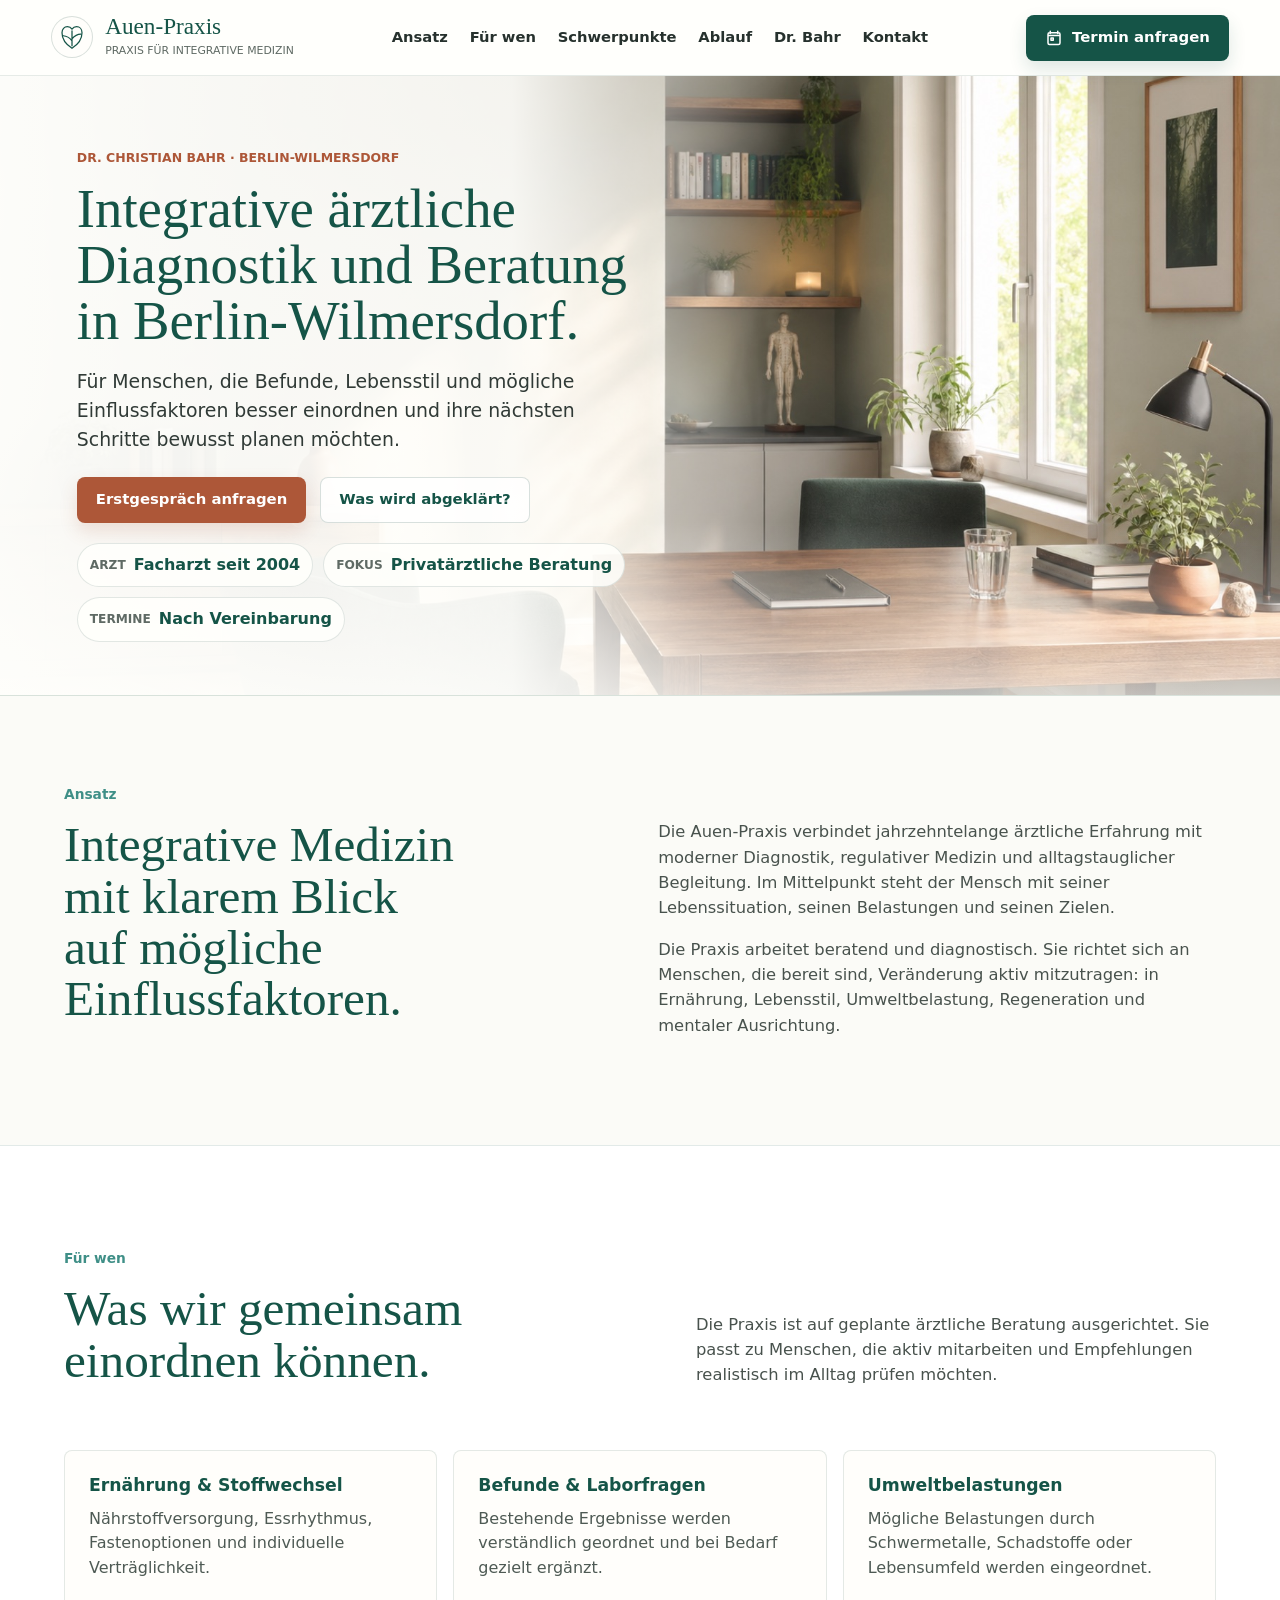
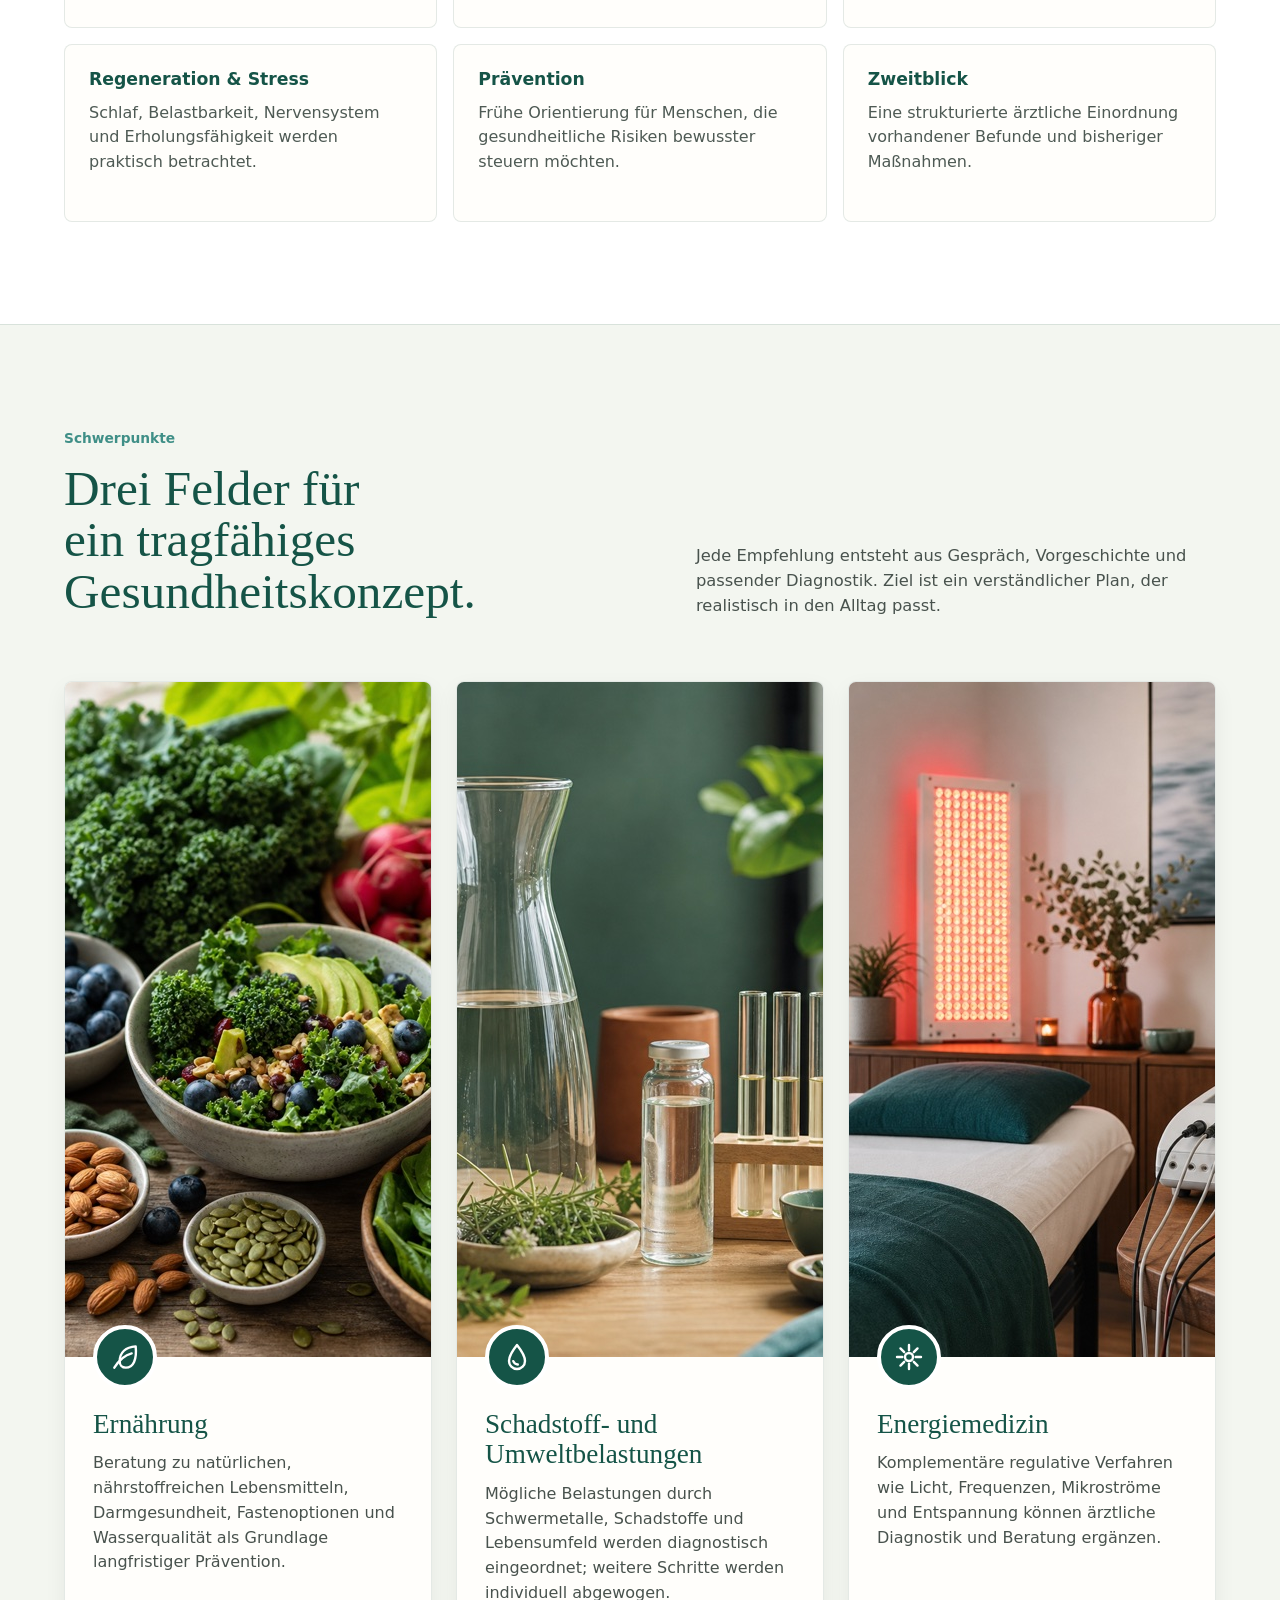
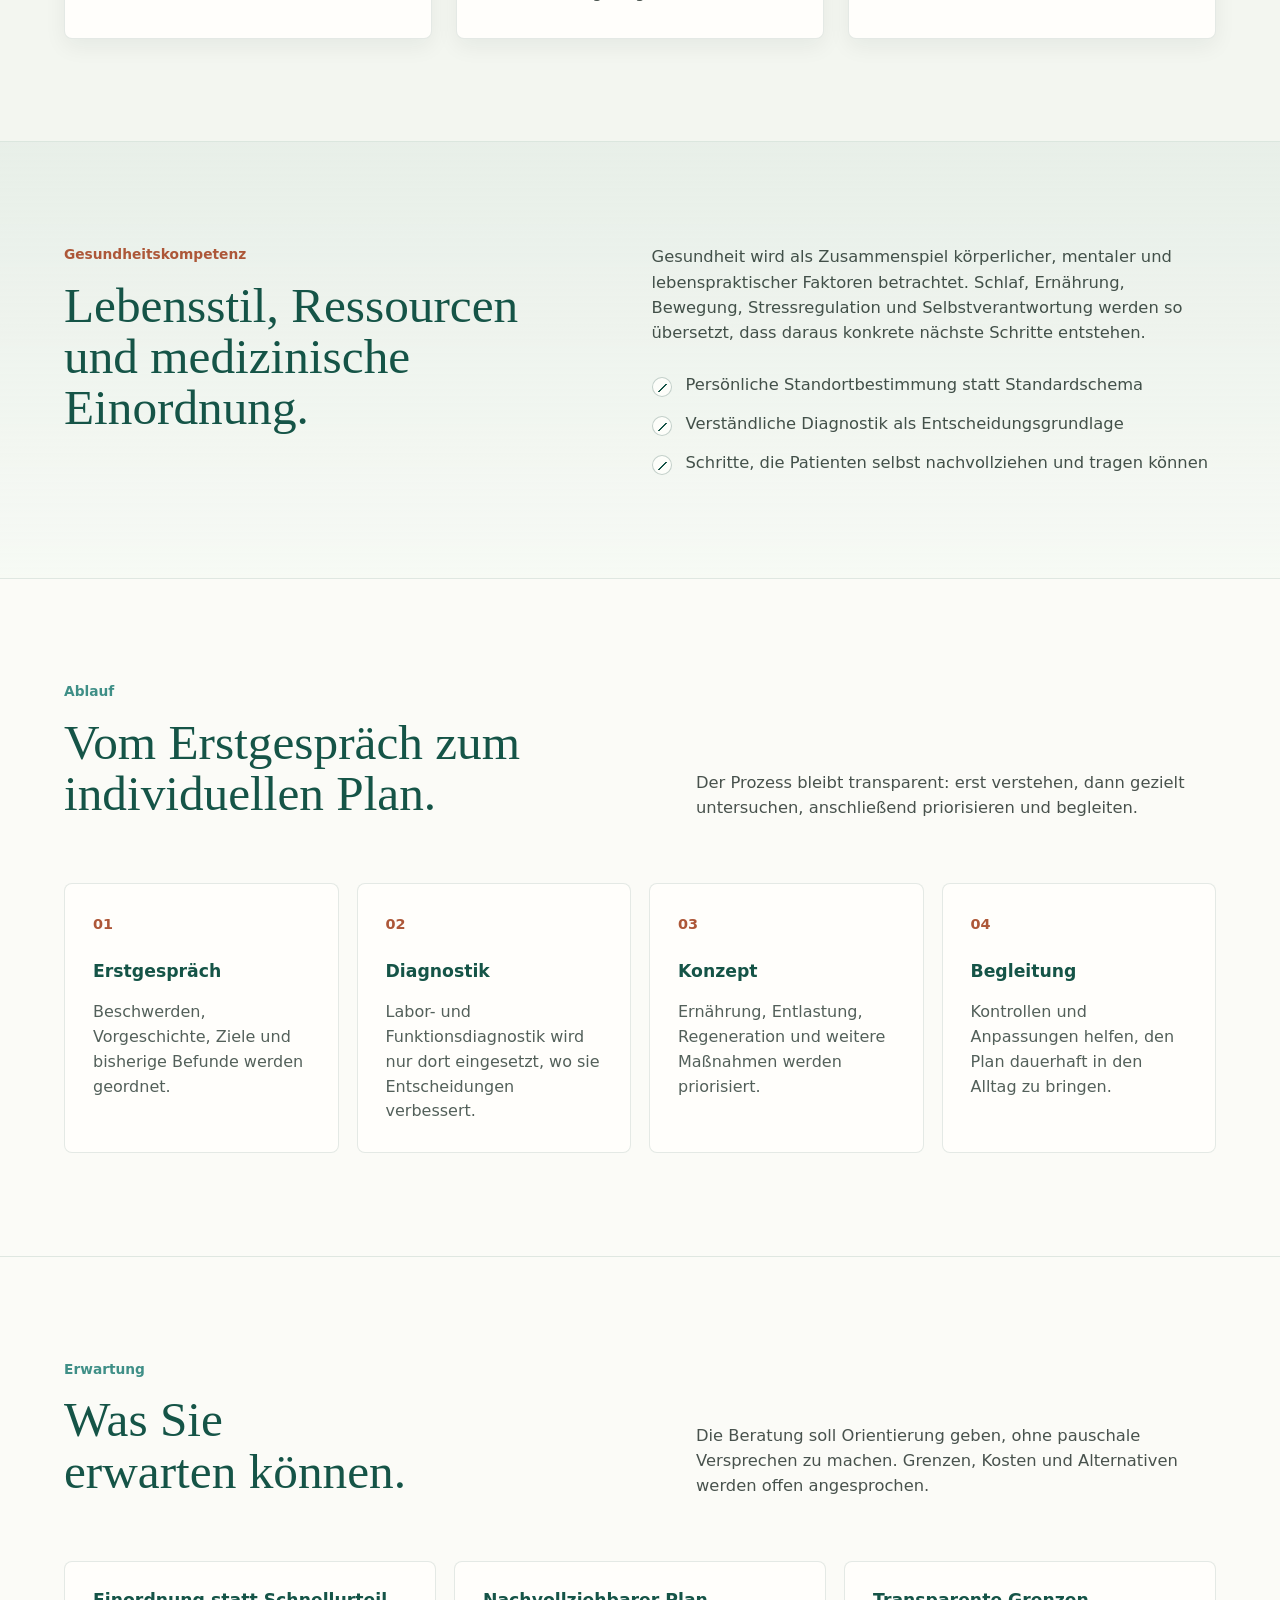
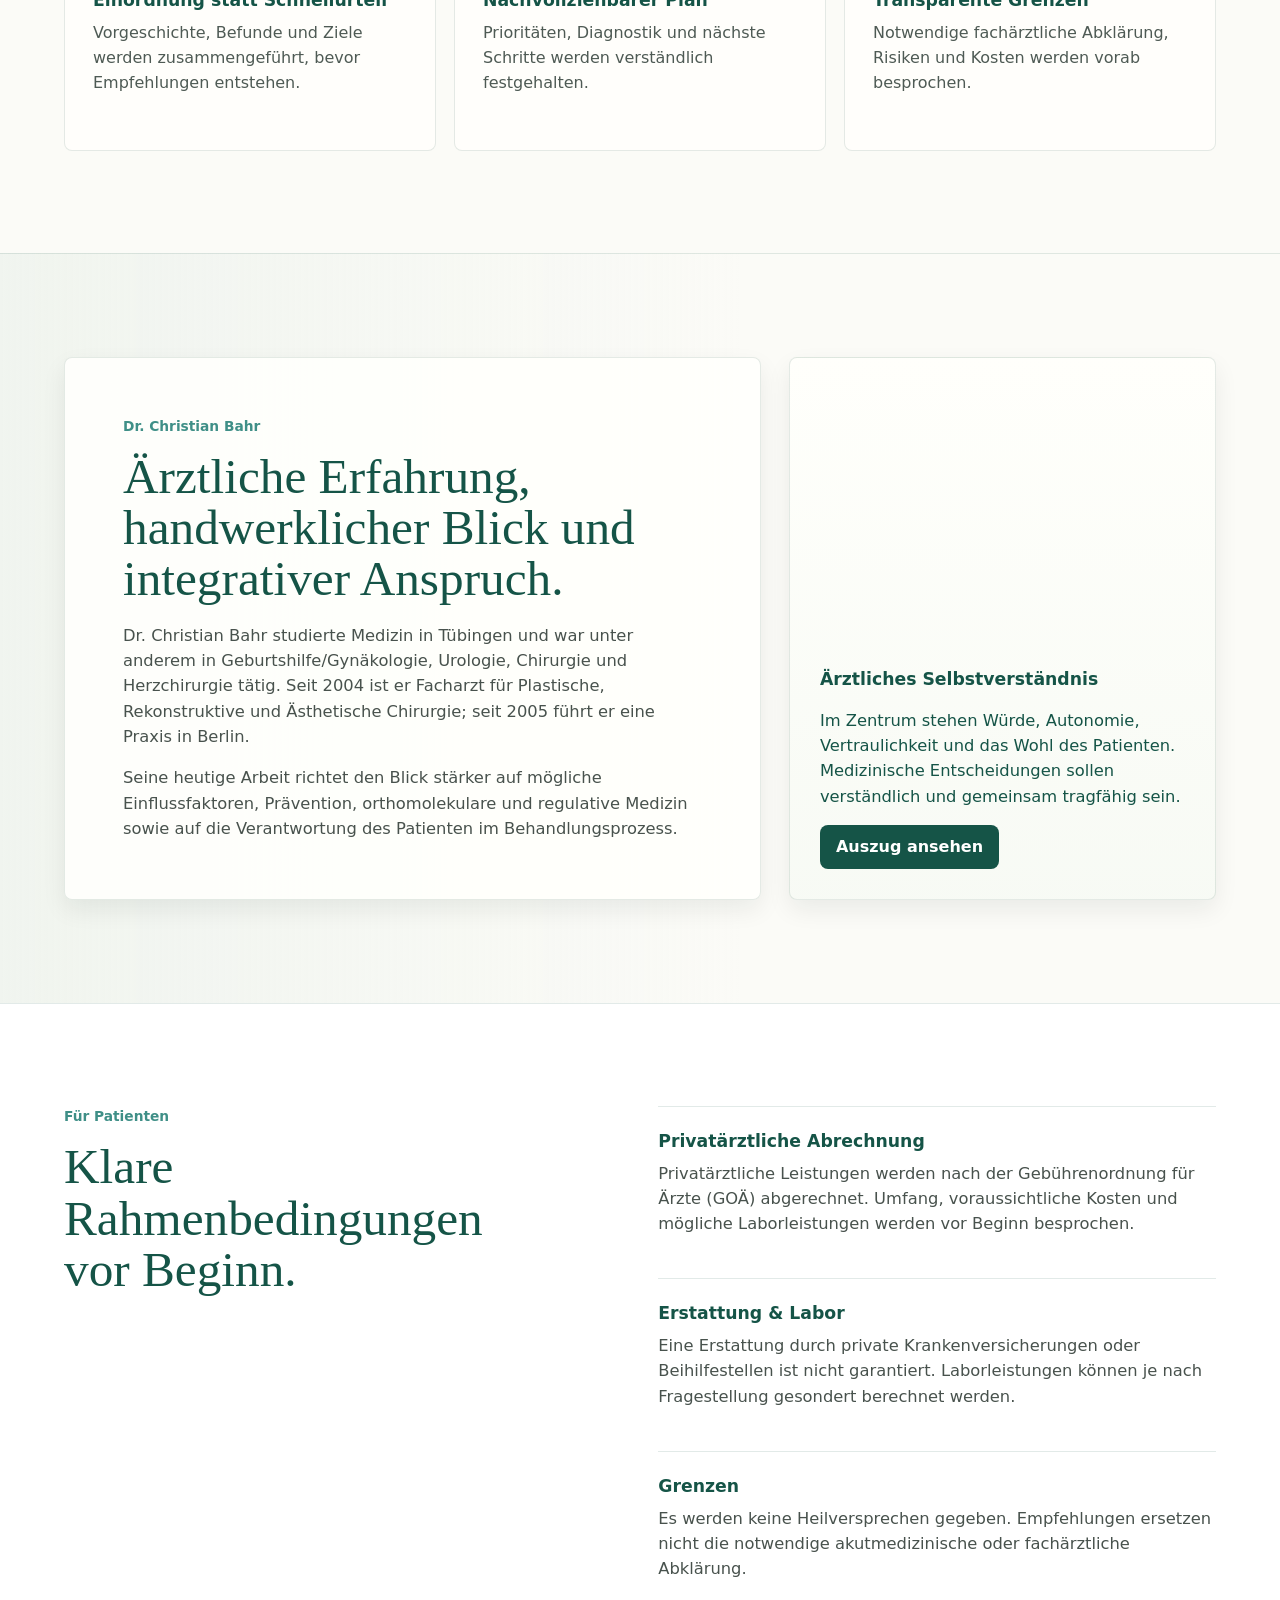
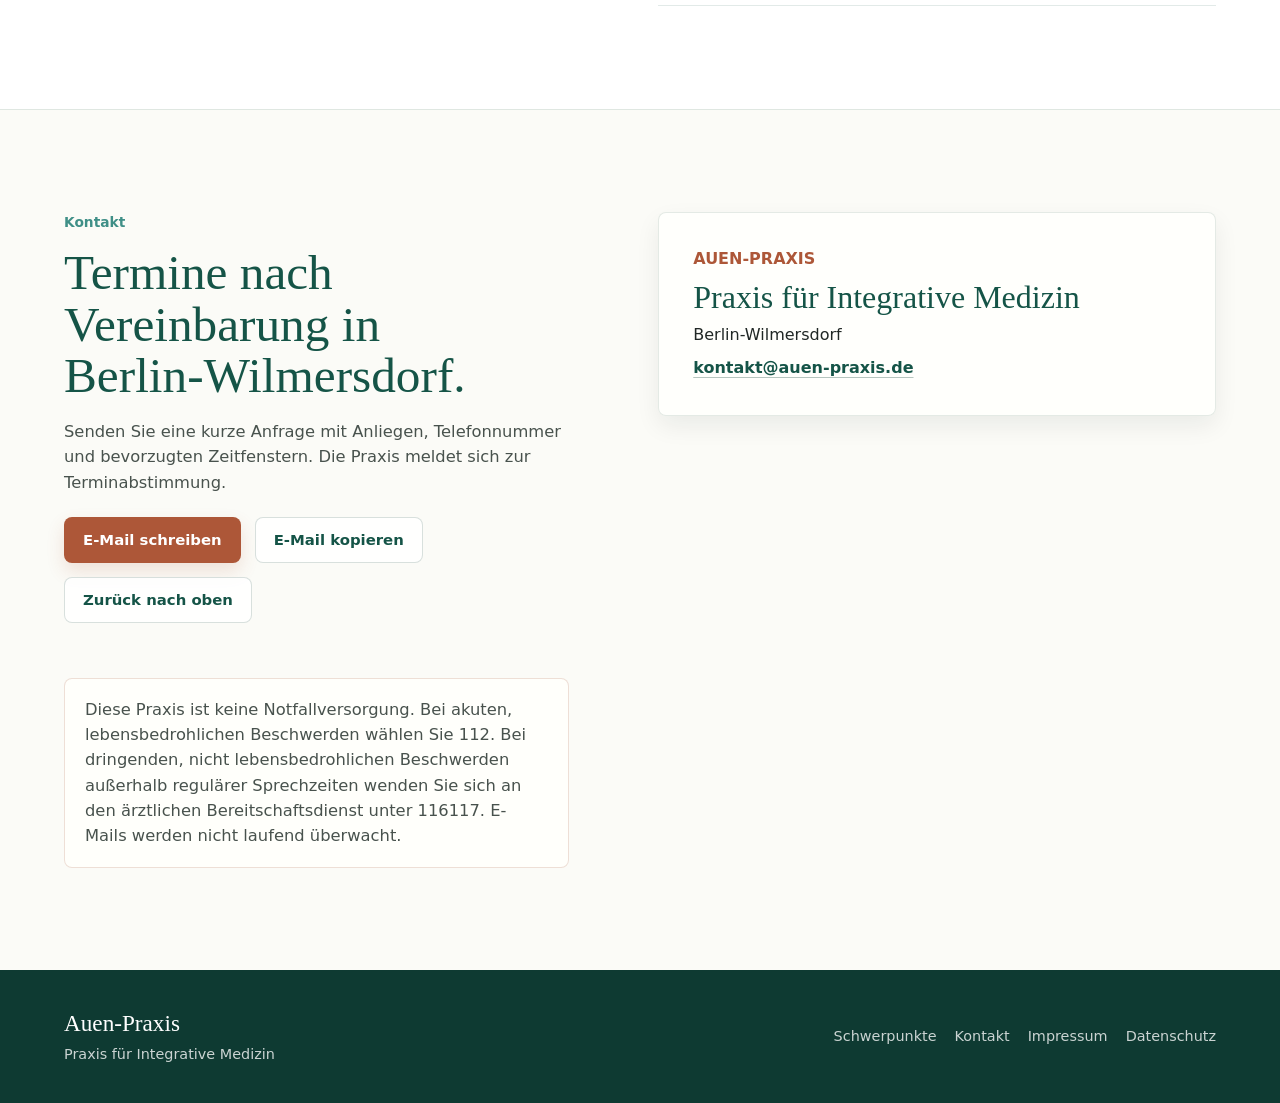
==== commit 58e821a8: "Refresh Auen Praxis visual design" ====
--- a/index.html
+++ b/index.html
@@ -8,7 +8,7 @@
       name="description"
       content="Auen-Praxis in Berlin-Wilmersdorf: privatärztliche integrative Diagnostik und Beratung zu Ernährung, Umweltbelastungen, Regeneration und Prävention."
     />
-    <meta name="theme-color" content="#103f34" />
+    <meta name="theme-color" content="#155447" />
     <link rel="canonical" href="https://auen-praxis.de/" />
     <meta property="og:title" content="Auen-Praxis | Integrative ärztliche Diagnostik" />
     <meta
@@ -23,7 +23,7 @@
     <meta name="twitter:card" content="summary_large_image" />
     <link rel="icon" href="favicon.svg" type="image/svg+xml" />
     <link rel="preload" as="image" href="assets/hero-practice.jpg" />
-    <link rel="stylesheet" href="styles.css?v=20260606-3" />
+    <link rel="stylesheet" href="styles.css?v=20260630-2" />
     <script type="application/ld+json">
       {
         "@context": "https://schema.org",
--- a/styles.css
+++ b/styles.css
@@ -1,16 +1,18 @@
 :root {
-  --forest: #103f34;
-  --forest-2: #0b2e28;
-  --teal: #2e7771;
-  --sage: #d7e3d8;
-  --paper: #f8f7f1;
-  --paper-2: #eeeee5;
-  --terracotta: #9f4f32;
-  --clay: #e7c4ad;
+  --forest: #155447;
+  --forest-2: #0e3a32;
+  --teal: #3f8f87;
+  --sage: #e3ece5;
+  --paper: #fbfbf7;
+  --paper-2: #f3f6f0;
+  --surface: #fffefb;
+  --surface-2: #f7faf5;
+  --terracotta: #ad5738;
+  --clay: #f0d3be;
   --graphite: #202725;
-  --muted: #68716b;
-  --line: rgba(32, 39, 37, 0.14);
-  --shadow: 0 24px 70px rgba(13, 35, 30, 0.14);
+  --muted: #5f6a64;
+  --line: rgba(21, 84, 71, 0.12);
+  --shadow: 0 10px 24px rgba(13, 35, 30, 0.07);
   --serif: Georgia, "Times New Roman", serif;
   --sans: Inter, ui-sans-serif, system-ui, -apple-system, BlinkMacSystemFont, "Segoe UI", sans-serif;
 }
@@ -84,13 +86,13 @@
   gap: 28px;
   min-height: 76px;
   padding: 12px clamp(18px, 4vw, 64px);
-  border-bottom: 1px solid rgba(16, 63, 52, 0.08);
-  background: rgba(248, 247, 241, 0.9);
+  border-bottom: 1px solid rgba(16, 63, 52, 0.1);
+  background: rgba(255, 255, 252, 0.92);
   backdrop-filter: blur(18px);
 }
 
 .site-header.is-scrolled {
-  box-shadow: 0 10px 34px rgba(13, 35, 30, 0.08);
+  box-shadow: 0 6px 18px rgba(13, 35, 30, 0.06);
 }
 
 .brand {
@@ -107,8 +109,9 @@
   height: 42px;
   place-items: center;
   color: var(--forest);
-  border: 1px solid rgba(16, 63, 52, 0.22);
+  border: 1px solid rgba(16, 63, 52, 0.16);
   border-radius: 50%;
+  background: var(--surface);
 }
 
 .brand-mark svg {
@@ -183,7 +186,7 @@
   gap: 9px;
   color: white;
   background: var(--forest);
-  box-shadow: 0 12px 28px rgba(16, 63, 52, 0.18);
+  box-shadow: 0 8px 18px rgba(21, 84, 71, 0.14);
 }
 
 .header-cta svg {
@@ -213,7 +216,7 @@
   padding: 0;
   border: 1px solid var(--line);
   border-radius: 8px;
-  background: white;
+  background: var(--surface);
 }
 
 .nav-toggle span:not(.visually-hidden) {
@@ -226,10 +229,11 @@
 
 .hero {
   position: relative;
-  min-height: min(640px, calc(100svh - 112px));
+  min-height: min(620px, calc(100svh - 112px));
   isolation: isolate;
   overflow: hidden;
-  background: var(--forest-2);
+  border-bottom: 1px solid var(--line);
+  background: var(--paper-2);
 }
 
 .hero-media,
@@ -248,13 +252,13 @@
 .hero-shade {
   z-index: -1;
   background:
-    linear-gradient(90deg, rgba(248, 247, 241, 0.96) 0%, rgba(248, 247, 241, 0.78) 41%, rgba(248, 247, 241, 0.1) 68%),
-    linear-gradient(0deg, rgba(16, 63, 52, 0.28), rgba(16, 63, 52, 0.02) 45%);
+    linear-gradient(90deg, rgba(255, 255, 252, 0.98) 0%, rgba(255, 255, 252, 0.9) 40%, rgba(255, 255, 252, 0.08) 62%, rgba(255, 255, 252, 0) 100%),
+    linear-gradient(0deg, rgba(255, 255, 252, 0.72), rgba(255, 255, 252, 0) 28%);
 }
 
 .hero-content {
-  width: min(760px, 100%);
-  padding: clamp(64px, 9vh, 92px) clamp(22px, 6vw, 92px) 28px;
+  width: min(720px, 100%);
+  padding: clamp(62px, 8vh, 86px) clamp(22px, 6vw, 92px) 38px;
 }
 
 .eyebrow,
@@ -267,6 +271,13 @@
   text-transform: uppercase;
 }
 
+.section-kicker {
+  color: var(--teal);
+  font-size: 0.86rem;
+  font-weight: 800;
+  text-transform: none;
+}
+
 h1,
 h2,
 h3,
@@ -280,18 +291,21 @@
   font-family: var(--serif);
   font-weight: 500;
   letter-spacing: 0;
+  text-wrap: balance;
 }
 
 h1 {
-  max-width: 780px;
+  max-width: 720px;
   margin-bottom: 18px;
-  font-size: 3.55rem;
+  font-size: 3.42rem;
   line-height: 1.02;
+  overflow-wrap: anywhere;
+  hyphens: auto;
 }
 
 h2 {
   margin-bottom: 18px;
-  font-size: 3.25rem;
+  font-size: 3.08rem;
   line-height: 1.04;
 }
 
@@ -318,13 +332,13 @@
 .button.primary {
   color: white;
   background: var(--terracotta);
-  box-shadow: 0 18px 44px rgba(159, 79, 50, 0.28);
+  box-shadow: 0 8px 18px rgba(173, 87, 56, 0.16);
 }
 
 .button.secondary {
   color: var(--forest);
-  border-color: rgba(16, 63, 52, 0.22);
-  background: rgba(255, 255, 255, 0.72);
+  border-color: rgba(16, 63, 52, 0.16);
+  background: rgba(255, 255, 255, 0.82);
 }
 
 .hero-facts {
@@ -344,9 +358,9 @@
   align-items: center;
   gap: 8px;
   padding: 9px 12px;
-  border: 1px solid rgba(16, 63, 52, 0.14);
+  border: 1px solid rgba(16, 63, 52, 0.12);
   border-radius: 999px;
-  background: rgba(248, 247, 241, 0.82);
+  background: rgba(255, 255, 252, 0.86);
 }
 
 .hero-facts dt {
@@ -364,24 +378,29 @@
 }
 
 .section {
-  padding: clamp(68px, 8vw, 112px) clamp(22px, 5vw, 72px);
+  padding: clamp(72px, 8vw, 112px) clamp(22px, 5vw, 72px);
+  border-top: 1px solid var(--line);
 }
 
 .intro,
 .process,
-.contact,
 .expectations {
   background: var(--paper);
 }
 
 .intro.section {
-  padding-top: 0;
+  padding-top: clamp(54px, 7vw, 88px);
+  border-top: 0;
 }
 
 .audience,
-.pillars,
 .fees {
   background: #ffffff;
+}
+
+.pillars,
+.contact {
+  background: var(--paper-2);
 }
 
 .intro-grid,
@@ -437,9 +456,9 @@
 
 .compact-card,
 .expectation-list article {
-  border: 1px solid rgba(16, 63, 52, 0.14);
+  border: 1px solid rgba(16, 63, 52, 0.11);
   border-radius: 8px;
-  background: white;
+  background: var(--surface);
 }
 
 .compact-card {
@@ -455,7 +474,7 @@
 .compact-card p,
 .expectation-list p {
   margin-bottom: 0;
-  color: #53605a;
+  color: #4e5a54;
 }
 
 .card-grid {
@@ -468,10 +487,10 @@
 
 .service-card {
   overflow: hidden;
-  border: 1px solid rgba(16, 63, 52, 0.14);
+  border: 1px solid rgba(16, 63, 52, 0.11);
   border-radius: 8px;
-  background: white;
-  box-shadow: 0 14px 42px rgba(13, 35, 30, 0.08);
+  background: var(--surface);
+  box-shadow: 0 8px 22px rgba(13, 35, 30, 0.06);
 }
 
 .service-card img {
@@ -527,8 +546,10 @@
 }
 
 .method {
-  background: var(--forest);
-  color: white;
+  color: var(--graphite);
+  background:
+    linear-gradient(180deg, rgba(227, 236, 229, 0.72), rgba(247, 250, 245, 0.96)),
+    var(--paper-2);
 }
 
 .method-panel {
@@ -542,16 +563,17 @@
 
 .method h2,
 .method .section-kicker {
-  color: white;
+  color: var(--forest);
 }
 
 .method .section-kicker {
-  opacity: 0.74;
+  color: var(--terracotta);
+  opacity: 1;
 }
 
 .method-copy,
 .method-copy p {
-  color: rgba(255, 255, 255, 0.84);
+  color: #425049;
 }
 
 .check-list {
@@ -574,10 +596,11 @@
   left: 0;
   width: 18px;
   height: 18px;
-  border: 1px solid rgba(255, 255, 255, 0.68);
+  border: 1px solid rgba(16, 63, 52, 0.24);
   border-radius: 50%;
   background:
-    linear-gradient(135deg, transparent 48%, white 50%, white 58%, transparent 60%) 3px 6px / 11px 8px no-repeat;
+    linear-gradient(135deg, transparent 48%, var(--forest) 50%, var(--forest) 58%, transparent 60%) 3px 6px / 11px 8px no-repeat,
+    rgba(255, 255, 252, 0.82);
 }
 
 .steps {
@@ -593,17 +616,17 @@
 .steps li {
   min-height: 246px;
   padding: 28px;
-  border: 1px solid rgba(16, 63, 52, 0.14);
+  border: 1px solid rgba(16, 63, 52, 0.11);
   border-radius: 8px;
-  background: white;
+  background: var(--surface);
 }
 
 .steps span {
   display: inline-flex;
-  margin-bottom: 42px;
+  margin-bottom: 26px;
   color: var(--terracotta);
-  font-family: var(--serif);
-  font-size: 2.2rem;
+  font-size: 0.9rem;
+  font-weight: 850;
 }
 
 .steps p {
@@ -623,7 +646,7 @@
 
 .bio {
   background:
-    linear-gradient(90deg, rgba(215, 227, 216, 0.48), transparent 56%),
+    linear-gradient(90deg, rgba(227, 236, 229, 0.46), transparent 58%),
     var(--paper);
 }
 
@@ -639,9 +662,9 @@
 .bio-main,
 .bio-aside,
 .contact-card {
-  border: 1px solid rgba(16, 63, 52, 0.14);
+  border: 1px solid rgba(16, 63, 52, 0.11);
   border-radius: 8px;
-  background: rgba(255, 255, 255, 0.78);
+  background: rgba(255, 255, 252, 0.9);
   box-shadow: var(--shadow);
 }
 
@@ -654,22 +677,24 @@
   flex-direction: column;
   justify-content: end;
   padding: 30px;
-  background: var(--forest);
+  background:
+    linear-gradient(180deg, rgba(255, 255, 252, 0.94), rgba(247, 250, 245, 0.94)),
+    var(--surface-2);
 }
 
 .bio-aside h3,
 .bio-aside p {
-  color: white;
+  color: var(--forest);
 }
 
 .text-button {
   align-self: start;
   min-height: 44px;
   padding: 0 16px;
-  color: var(--forest);
+  color: white;
   border: 0;
   border-radius: 8px;
-  background: white;
+  background: var(--forest);
   font-weight: 800;
   cursor: pointer;
 }
@@ -697,7 +722,7 @@
 }
 
 .contact {
-  background: var(--paper-2);
+  background: var(--paper);
 }
 
 .contact-card {
@@ -743,8 +768,9 @@
   margin: 22px 0 0;
   padding: 18px 20px;
   color: #26312d;
-  border-left: 4px solid var(--terracotta);
-  background: rgba(255, 255, 255, 0.72);
+  border: 1px solid rgba(159, 79, 50, 0.18);
+  border-radius: 8px;
+  background: rgba(255, 255, 252, 0.86);
 }
 
 .site-footer {
@@ -797,7 +823,7 @@
   border: 0;
   border-radius: 8px;
   color: var(--graphite);
-  background: var(--paper);
+  background: var(--surface);
   box-shadow: 0 30px 90px rgba(0, 0, 0, 0.26);
 }
 
@@ -843,7 +869,7 @@
     padding: 10px;
     border: 1px solid var(--line);
     border-radius: 8px;
-    background: white;
+    background: var(--surface);
     box-shadow: var(--shadow);
   }
 
@@ -860,13 +886,13 @@
   }
 
   .hero {
-    min-height: min(660px, calc(100svh - 104px));
+    min-height: min(640px, calc(100svh - 104px));
   }
 
   .hero-shade {
     background:
-      linear-gradient(90deg, rgba(248, 247, 241, 0.98) 0%, rgba(248, 247, 241, 0.82) 68%, rgba(248, 247, 241, 0.28)),
-      linear-gradient(0deg, rgba(16, 63, 52, 0.26), transparent 50%);
+      linear-gradient(90deg, rgba(255, 255, 252, 0.98) 0%, rgba(255, 255, 252, 0.86) 68%, rgba(255, 255, 252, 0.34)),
+      linear-gradient(0deg, rgba(255, 255, 252, 0.56), transparent 50%);
   }
 
   h1 {
@@ -900,11 +926,18 @@
 
 @media (max-width: 640px) {
   .site-header {
-    min-height: 70px;
-    padding: 10px 16px;
+    z-index: 70;
+    grid-template-columns: minmax(0, 1fr) 44px;
+    min-height: 64px;
+    padding: 8px 14px;
   }
 
   .brand {
+    gap: 9px;
+    min-width: 0;
+  }
+
+  .brand > span:last-child {
     min-width: 0;
   }
 
@@ -918,16 +951,20 @@
   }
 
   .brand small {
-    max-width: 190px;
+    max-width: min(170px, 45vw);
     font-size: 0.58rem;
+    overflow: hidden;
+    text-overflow: ellipsis;
+    white-space: nowrap;
   }
 
   .site-nav {
-    inset: 70px 12px auto;
+    z-index: 75;
+    inset: 64px 10px auto;
   }
 
   .hero {
-    min-height: calc(100svh - 108px);
+    min-height: calc(100svh - 64px);
   }
 
   .hero-media {
@@ -936,16 +973,15 @@
 
   .hero-shade {
     background:
-      linear-gradient(180deg, rgba(248, 247, 241, 0.99) 0%, rgba(248, 247, 241, 0.93) 56%, rgba(248, 247, 241, 0.66) 100%),
-      linear-gradient(0deg, rgba(16, 63, 52, 0.2), transparent);
+      linear-gradient(180deg, rgba(255, 255, 252, 0.99) 0%, rgba(255, 255, 252, 0.92) 58%, rgba(255, 255, 252, 0.68) 100%);
   }
 
   .hero-content {
-    padding: 92px 20px 34px;
+    padding: clamp(48px, 8vh, 68px) 20px 36px;
   }
 
   h1 {
-    font-size: 2.15rem;
+    font-size: 2.1rem;
   }
 
   h2 {
@@ -963,6 +999,16 @@
     font-size: 1rem;
   }
 
+  .hero-actions {
+    display: grid;
+    grid-template-columns: 1fr;
+    width: min(260px, 100%);
+  }
+
+  .hero-actions .button {
+    width: 100%;
+  }
+
   .service-body h3 {
     font-size: 1.55rem;
   }
@@ -1006,23 +1052,23 @@
   }
 
   body {
-    padding-bottom: 68px;
+    padding-bottom: calc(84px + env(safe-area-inset-bottom));
   }
 
   .mobile-action-bar {
     position: fixed;
     z-index: 60;
     right: 12px;
-    bottom: 12px;
+    bottom: max(12px, env(safe-area-inset-bottom));
     left: 12px;
     display: grid;
     grid-template-columns: 1fr auto;
     gap: 8px;
     padding: 8px;
-    border: 1px solid rgba(16, 63, 52, 0.16);
+    border: 1px solid rgba(16, 63, 52, 0.12);
     border-radius: 8px;
-    background: rgba(248, 247, 241, 0.94);
-    box-shadow: 0 16px 44px rgba(13, 35, 30, 0.18);
+    background: rgba(255, 255, 252, 0.96);
+    box-shadow: 0 8px 14px rgba(13, 35, 30, 0.12);
     backdrop-filter: blur(16px);
   }
 
@@ -1042,8 +1088,8 @@
 
   .mobile-action-bar a:last-child {
     color: var(--forest);
-    border: 1px solid rgba(16, 63, 52, 0.18);
-    background: white;
+    border: 1px solid rgba(16, 63, 52, 0.14);
+    background: var(--surface);
   }
 }
 
@@ -1067,9 +1113,9 @@
   width: min(840px, 100%);
   margin: 0 auto;
   padding: clamp(28px, 6vw, 58px);
-  border: 1px solid rgba(16, 63, 52, 0.14);
+  border: 1px solid rgba(16, 63, 52, 0.11);
   border-radius: 8px;
-  background: white;
+  background: var(--surface);
   box-shadow: var(--shadow);
 }
 
